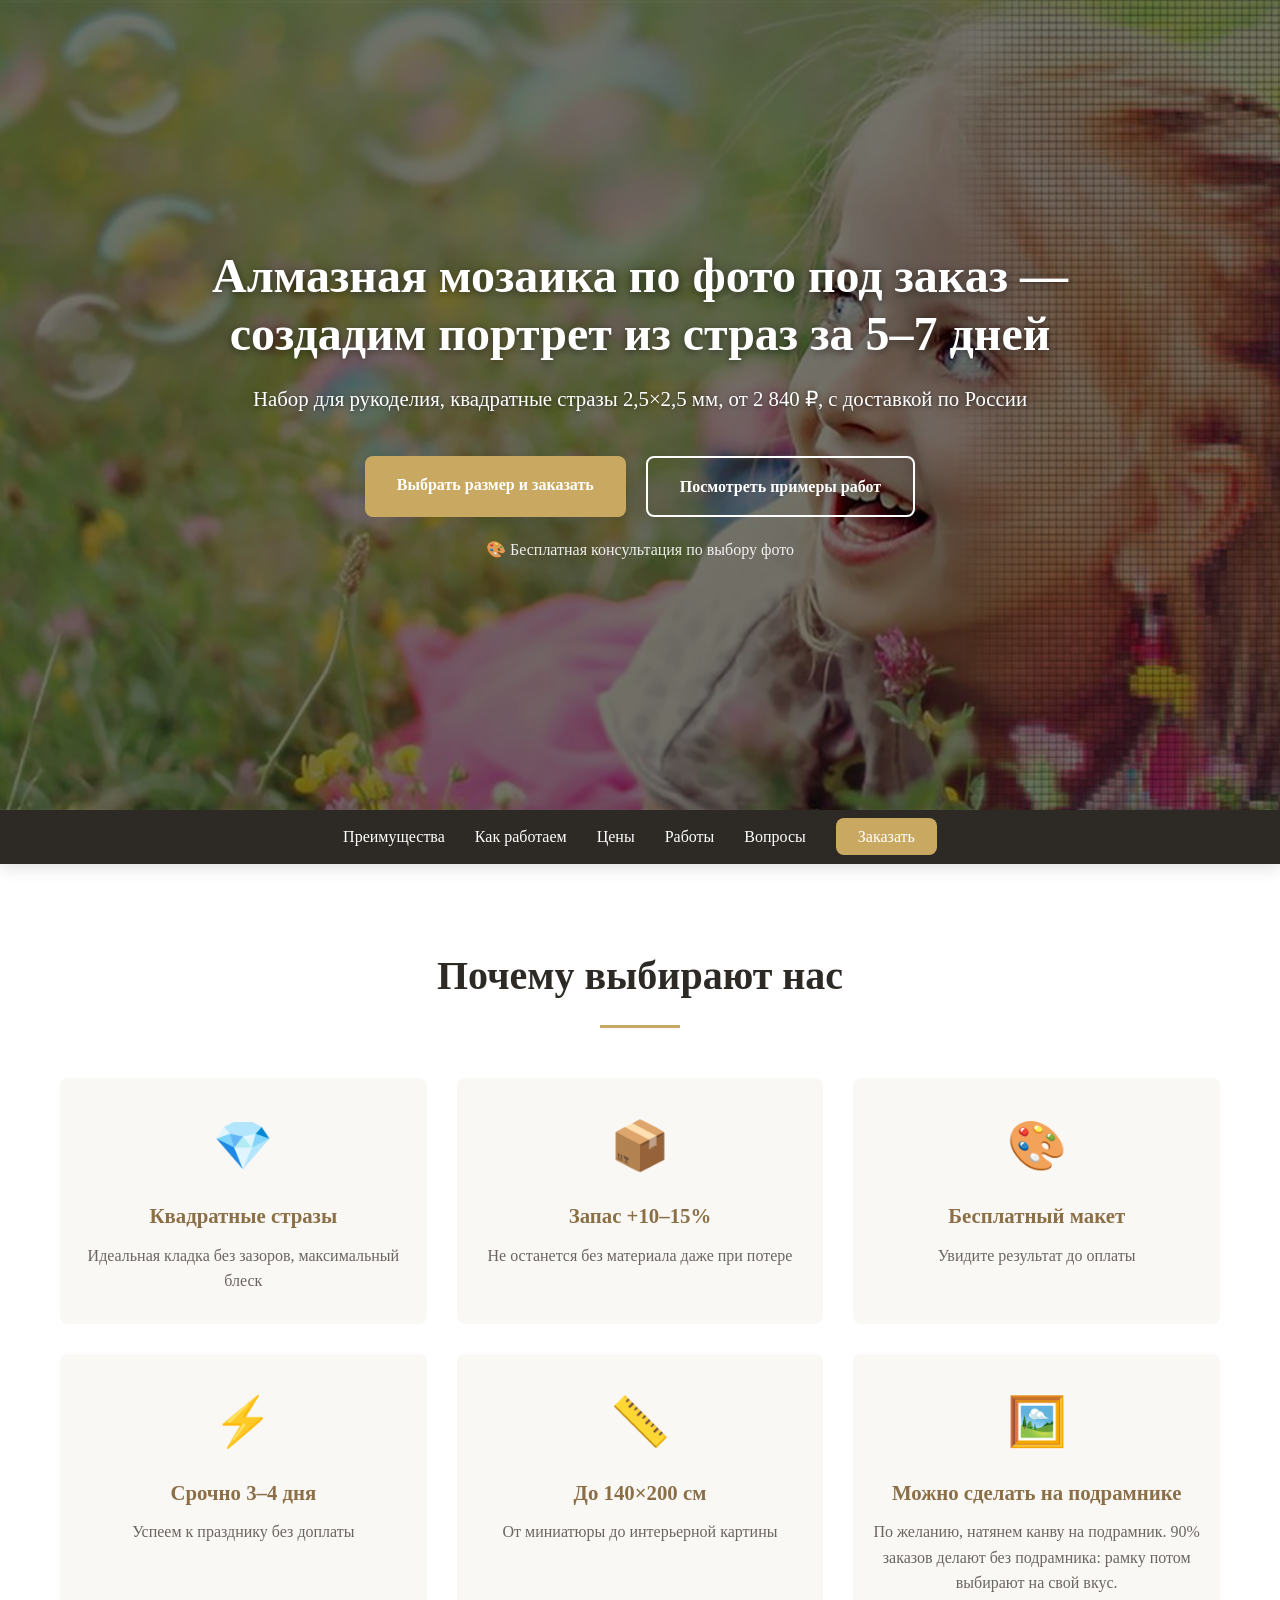
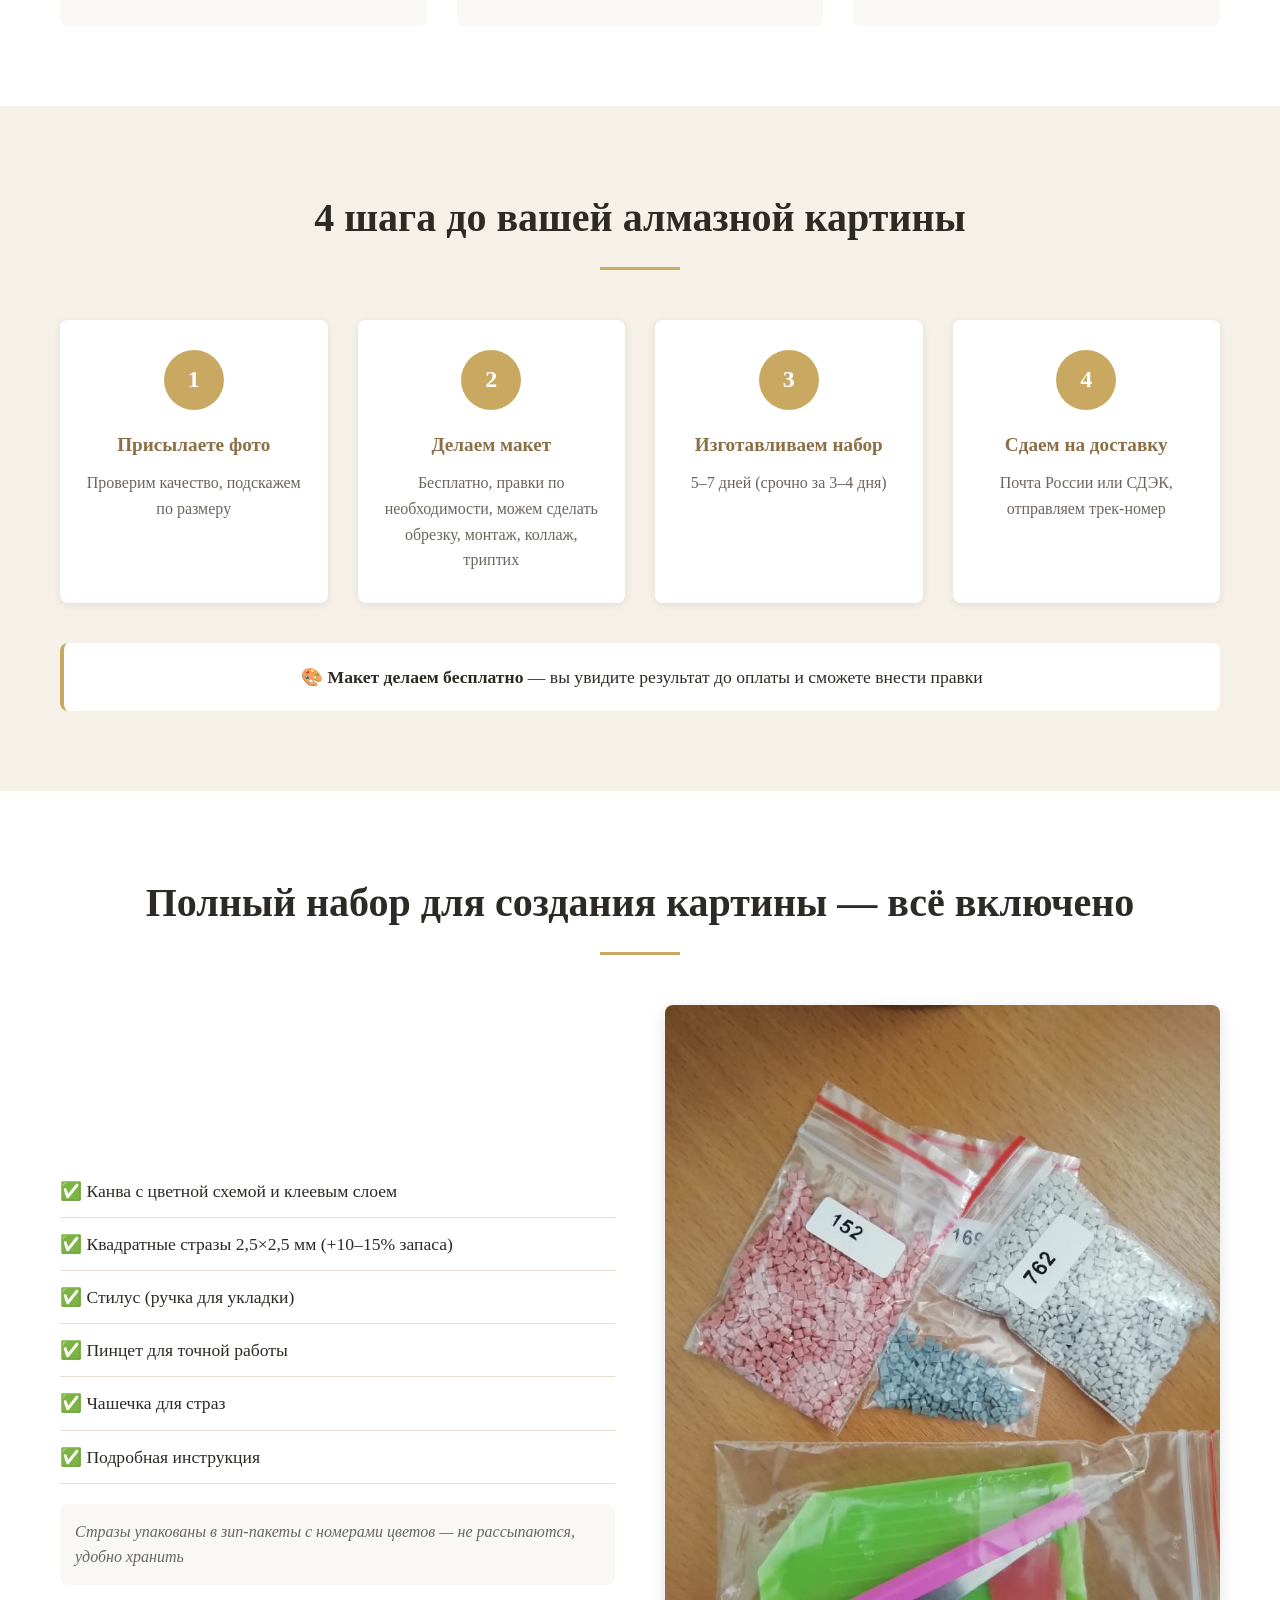
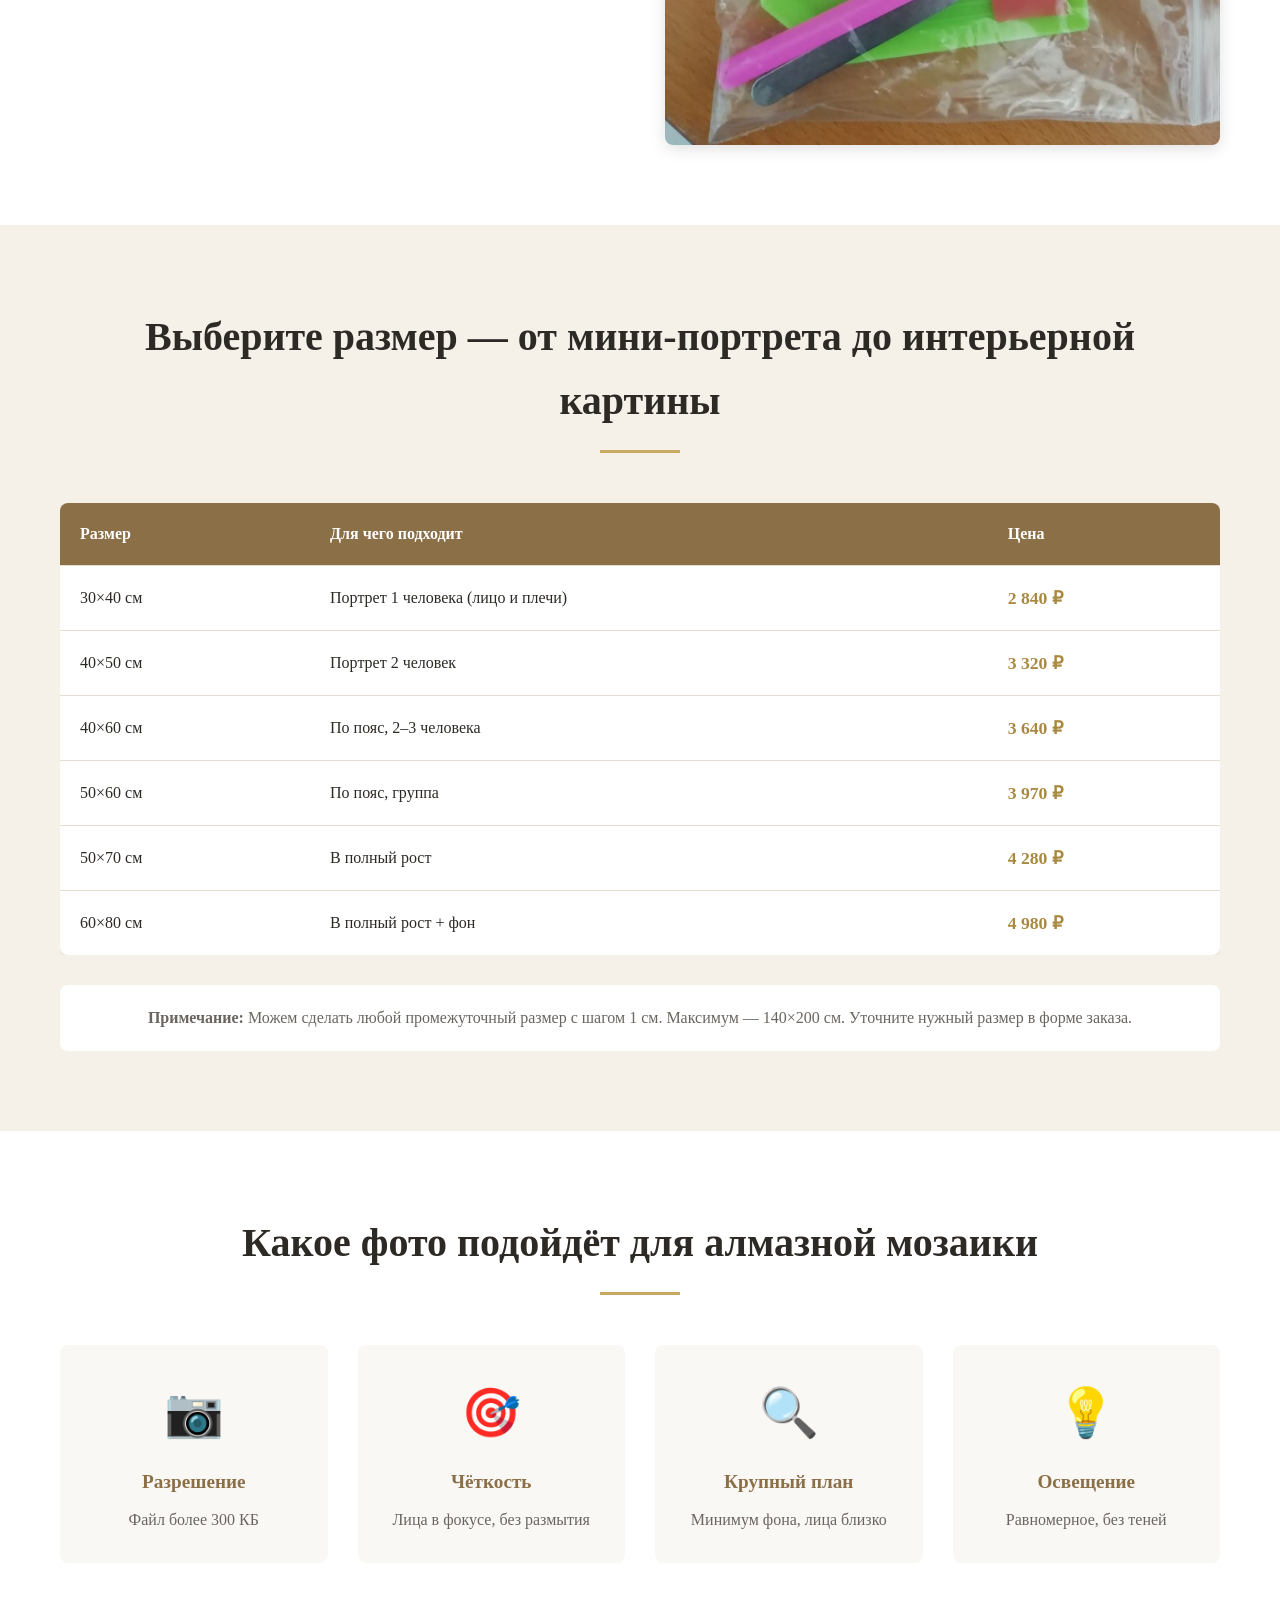
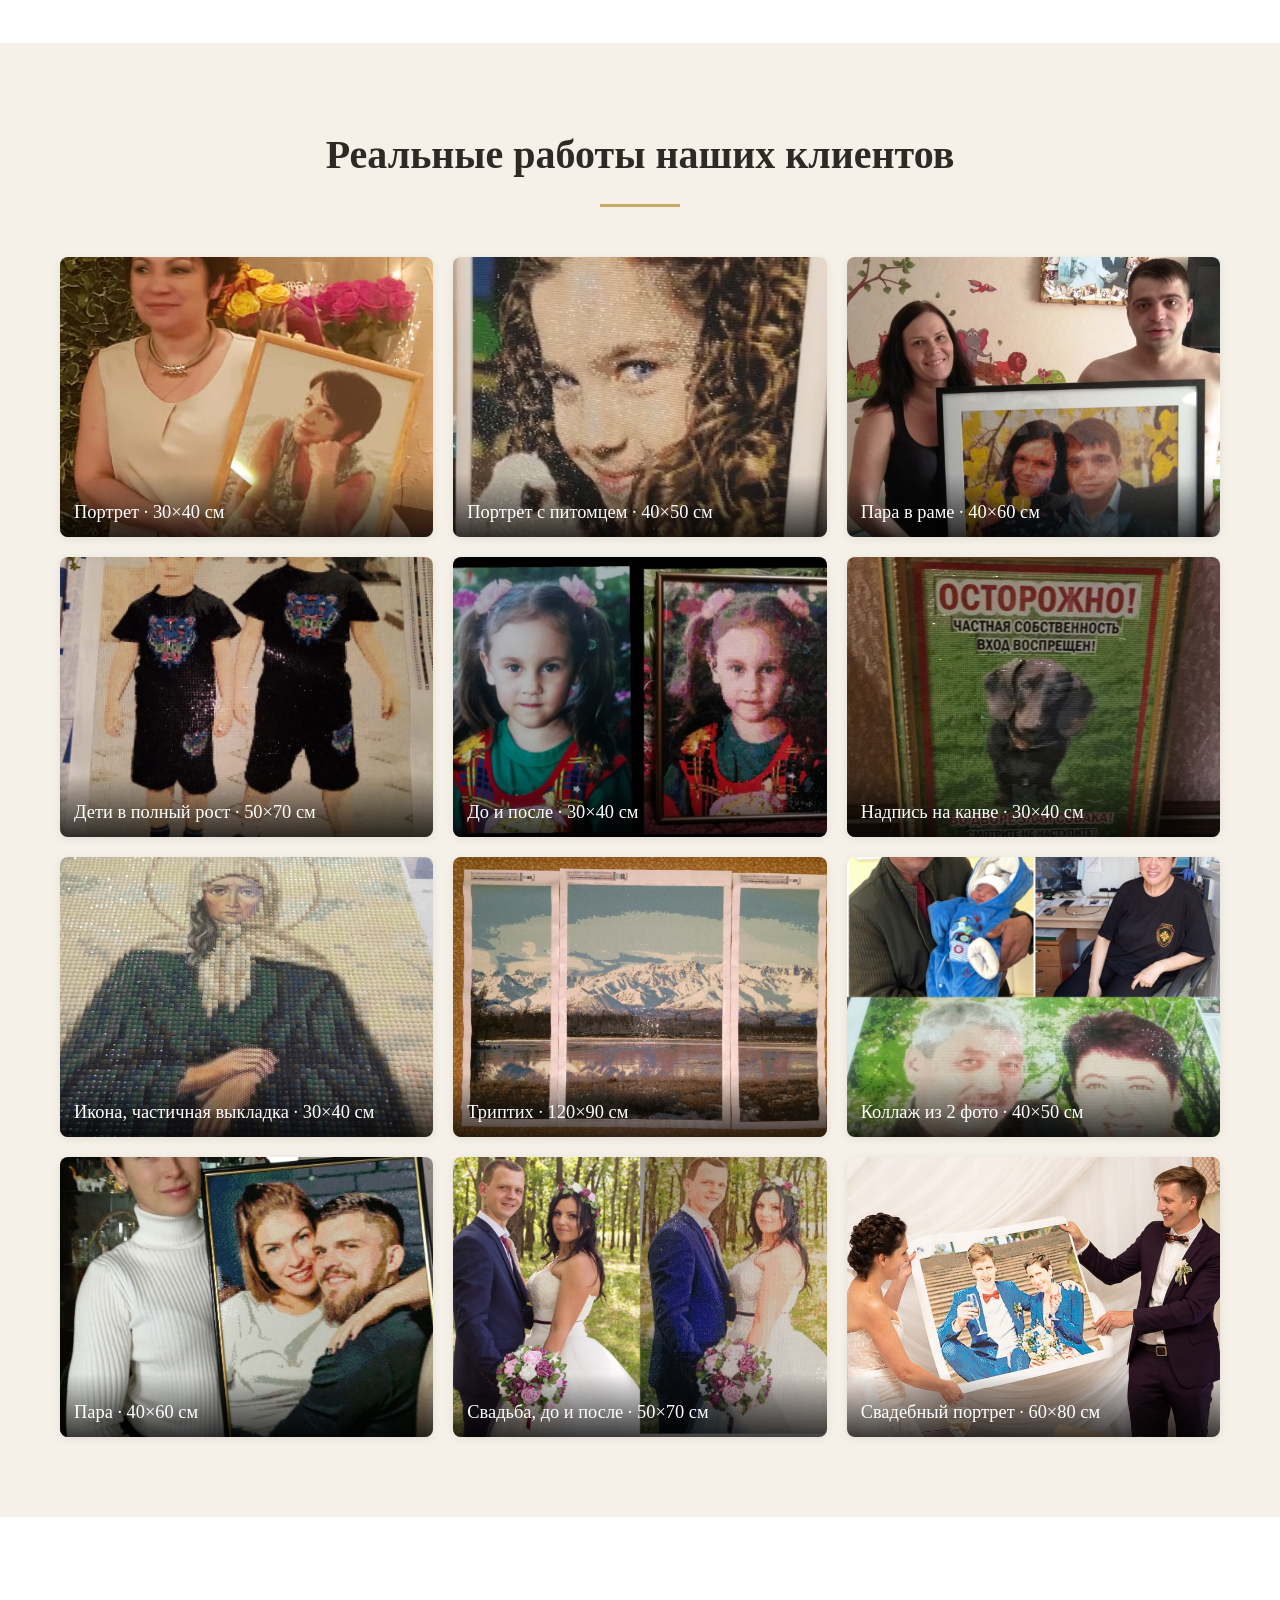
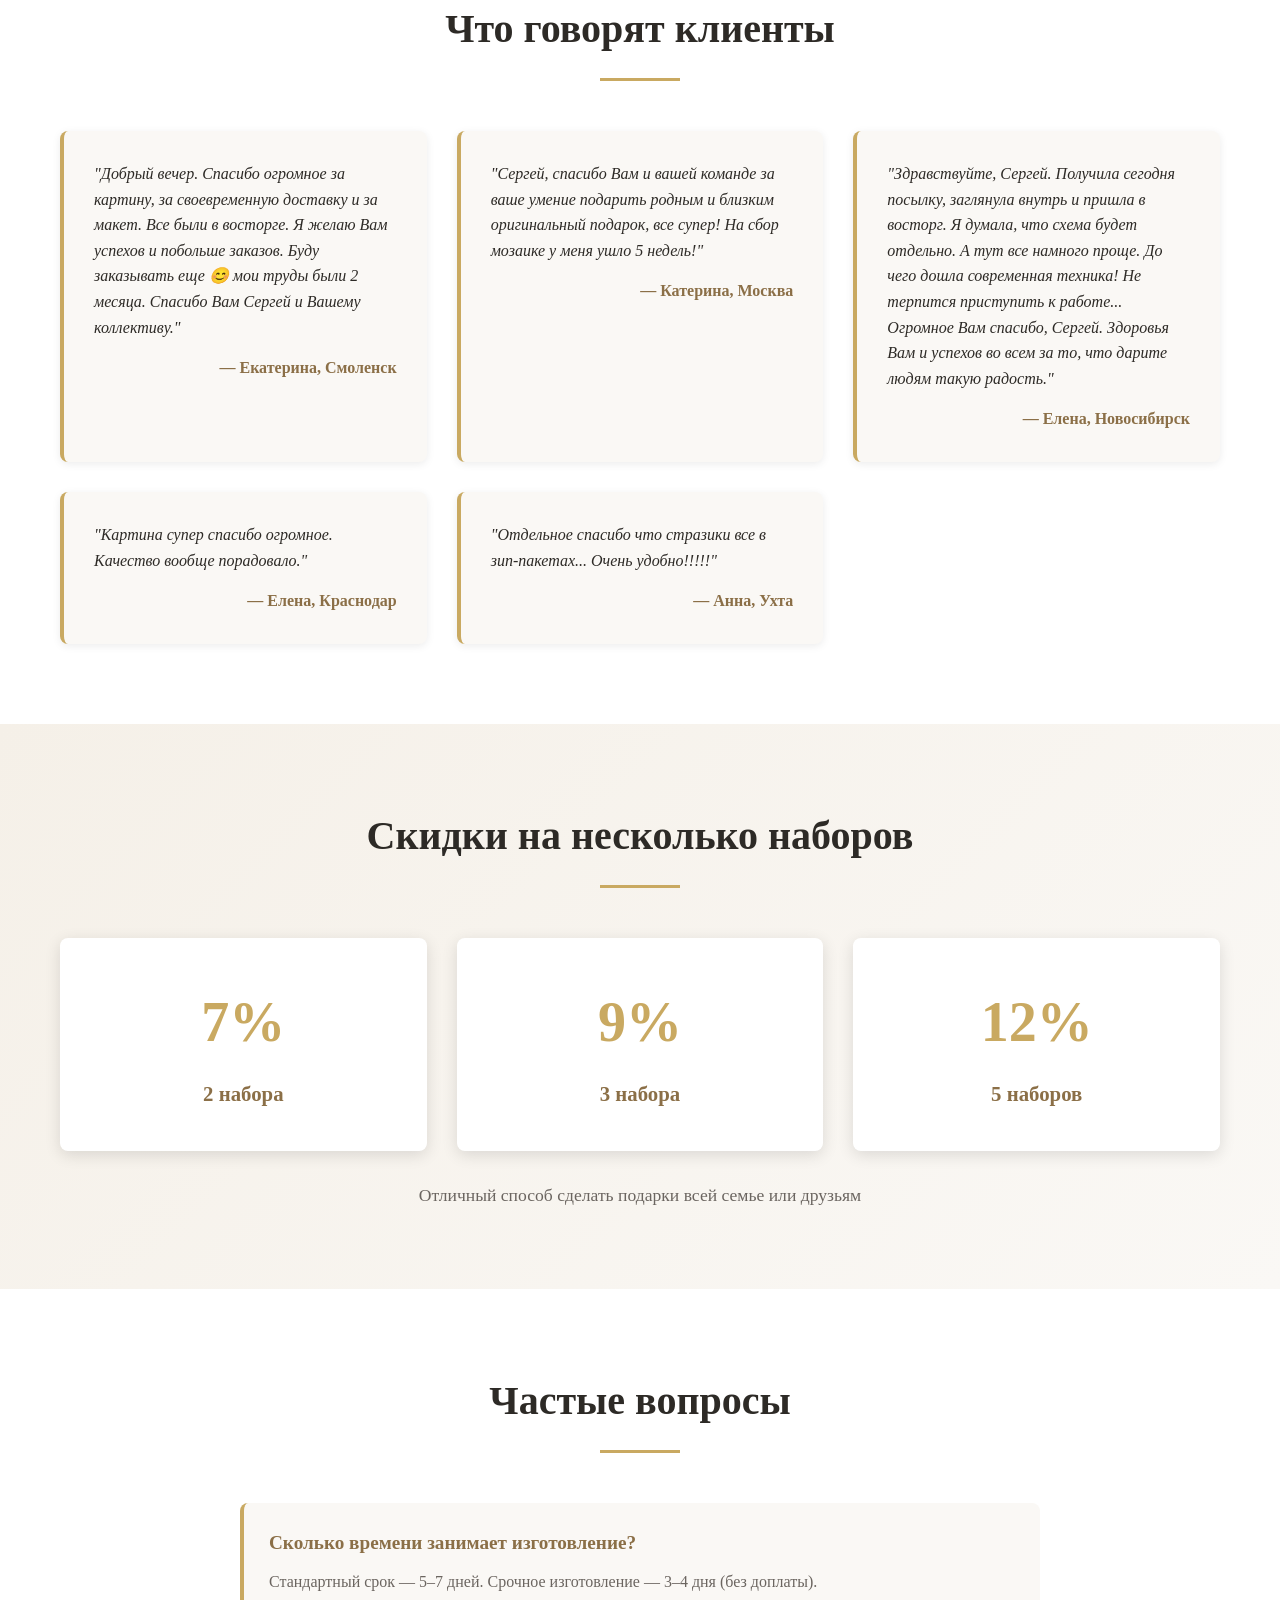
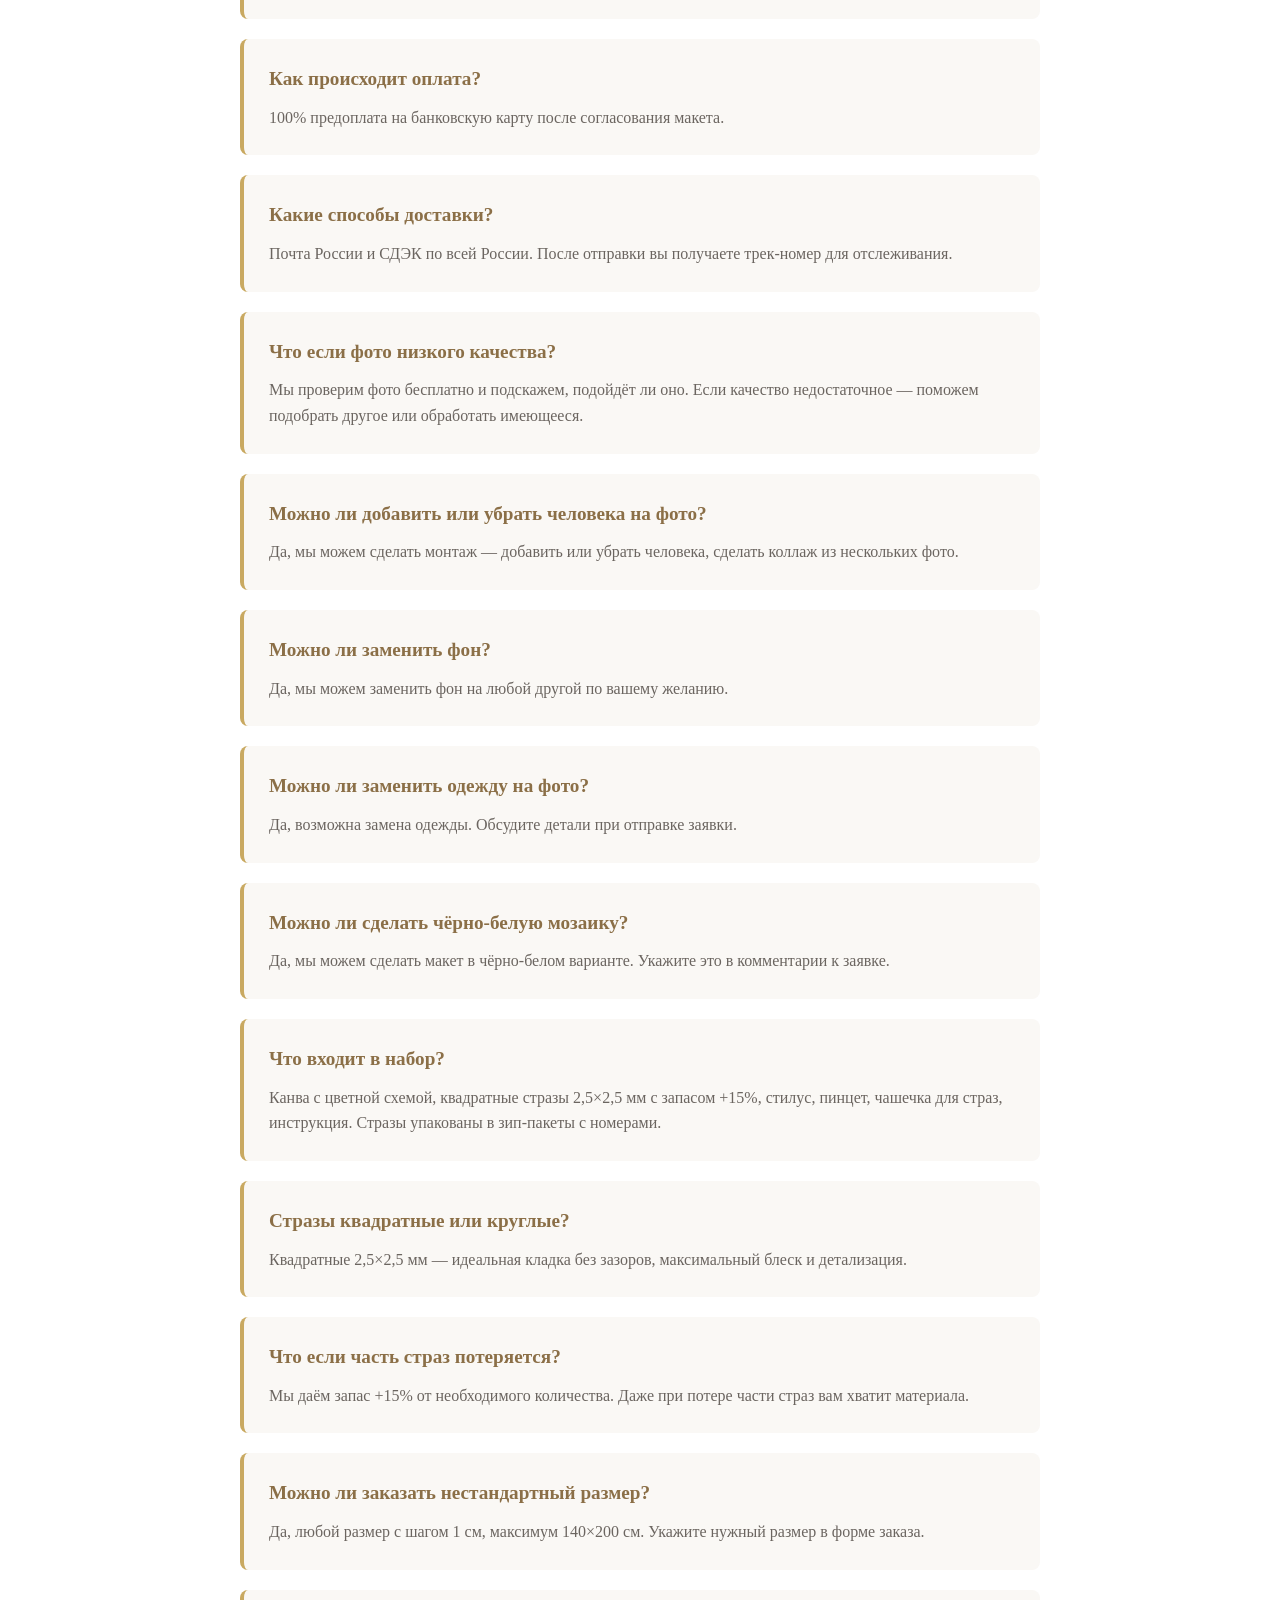
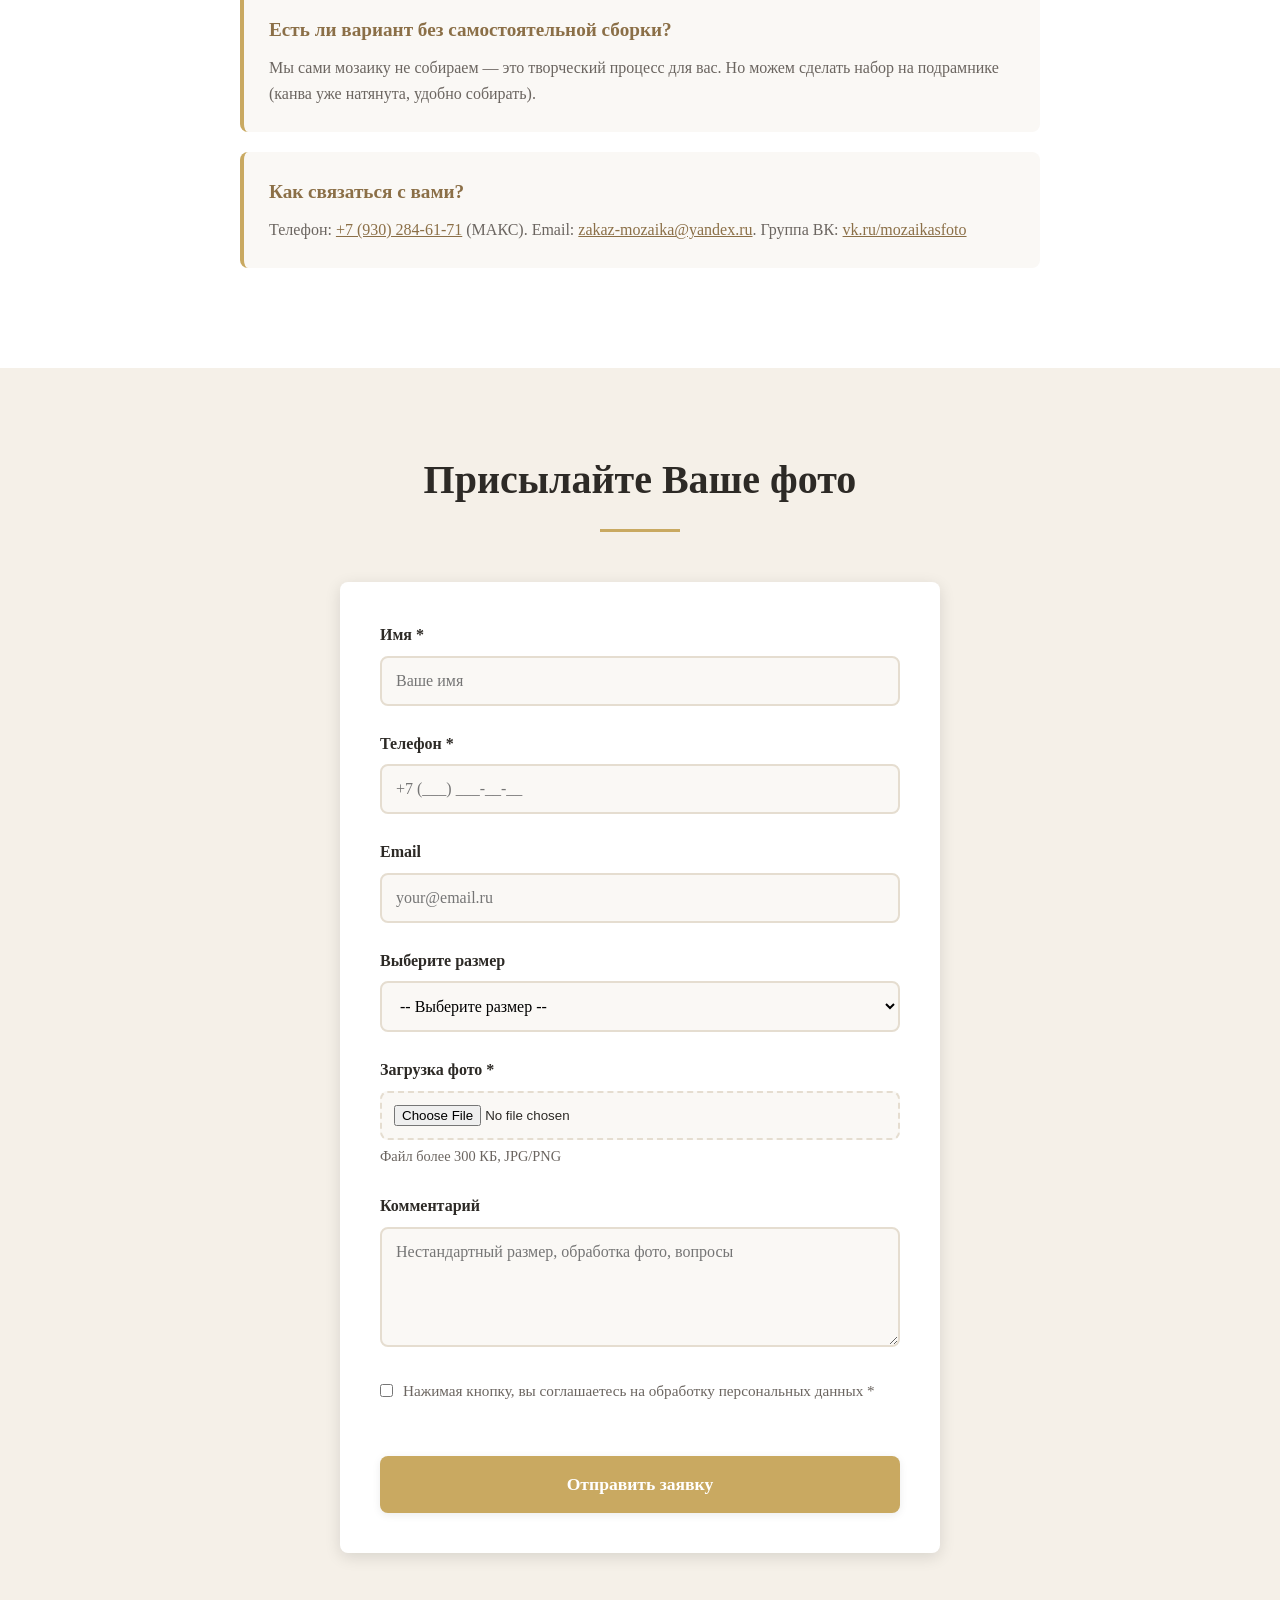
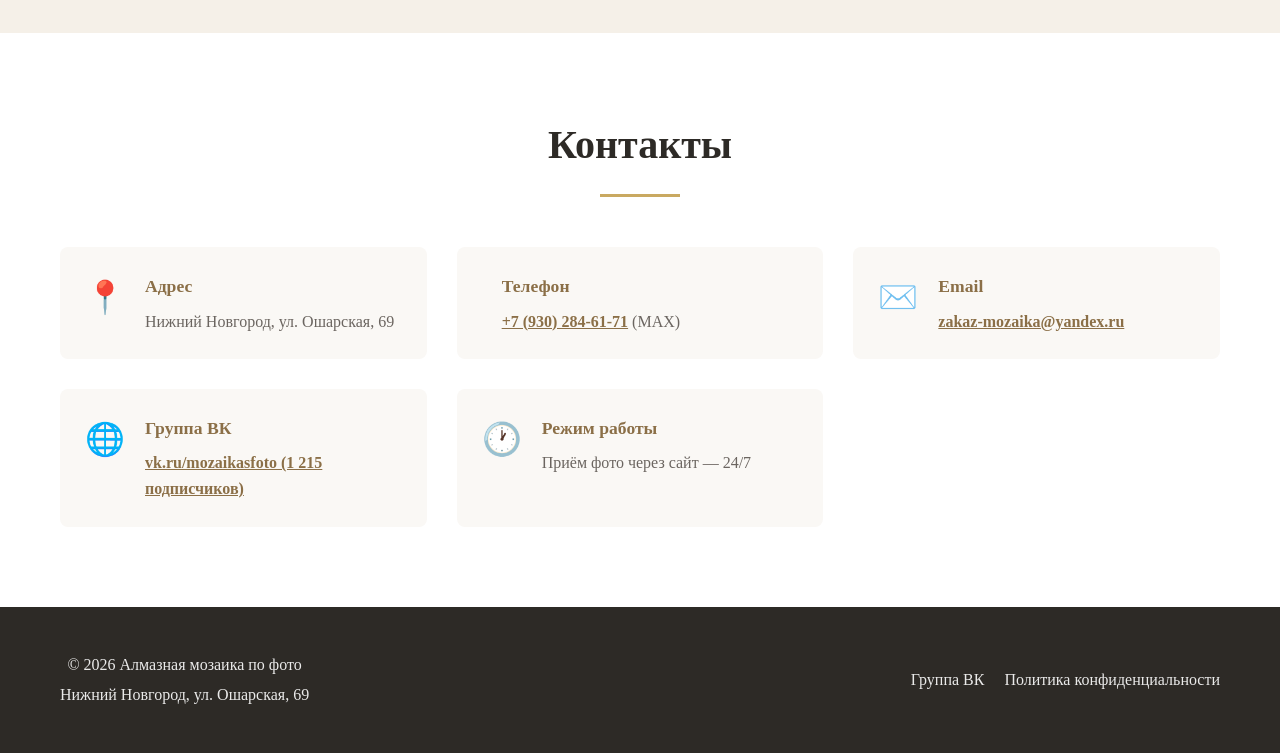
==== index.html @ 55a0e47c "chore: ссылки png->jpg для hero/unpack, img/_orig в .gitignore" ====
<!DOCTYPE html>
<html lang="ru">
<head>
    <meta charset="UTF-8">
    <meta name="viewport" content="width=device-width, initial-scale=1.0">
    
    <!-- SEO Meta Tags -->
    <title>Алмазная мозаика по фото на заказ | Картина из страз за 5–7 дней | От 2 840 ₽</title>
    <meta name="description" content="Изготовление алмазной мозаики по вашей фотографии. Квадратные стразы 2,5×2,5 мм, запас +15%, доставка по России. Скидки до 12%. Срочное изготовление за 3–4 дня.">
    <meta name="keywords" content="алмазная мозаика по фото, алмазная вышивка по фото, картина из страз по фото, алмазная картина по фото, портрет из страз, мозаика из страз по фото, набор для алмазной мозаики, подарок на свадьбу, уникальный подарок, ручная работа">
    
    <!-- Open Graph / Facebook -->
    <meta property="og:type" content="product">
    <meta property="og:url" content="https://am-52.ru/">
    <meta property="og:title" content="Алмазная мозаика по фото — картина из страз за 5–7 дней">
    <meta property="og:description" content="Квадратные стразы 2,5×2,5 мм, запас +15%, доставка по России. От 2 840 ₽">
    <meta property="og:price:amount" content="2840">
    <meta property="og:price:currency" content="RUB">
    
    <!-- Twitter -->
    <meta property="twitter:card" content="summary_large_image">
    <meta property="twitter:url" content="https://am-52.ru/">
    <meta property="twitter:title" content="Алмазная мозаика по фото — картина из страз за 5–7 дней">
    <meta property="twitter:description" content="Квадратные стразы 2,5×2,5 мм, запас +15%, доставка по России. От 2 840 ₽">
    <link rel="canonical" href="https://am-52.ru/">
    <meta property="og:image" content="https://am-52.ru/img/hero-banner.jpg">
    <meta name="twitter:image" content="https://am-52.ru/img/hero-banner.jpg">
    
    <!-- Favicon -->
    <link rel="icon" type="image/png" href="img/logo-diamond.png">
    
    <!-- Styles -->
    <link rel="stylesheet" href="css/style.css?v=20260909">
  
    <!-- Yandex.Metrika counter -->
<script type="text/javascript">
    (function(m,e,t,r,i,k,a){
        m[i]=m[i]||function(){(m[i].a=m[i].a||[]).push(arguments)};
        m[i].l=1*new Date();
        for (var j = 0; j < document.scripts.length; j++) {if (document.scripts[j].src === r) { return; }}
        k=e.createElement(t),a=e.getElementsByTagName(t)[0],k.async=1,k.src=r,a.parentNode.insertBefore(k,a)
    })(window, document,'script','https://mc.yandex.ru/metrika/tag.js?id=112057294', 'ym');

    ym(112057294, 'init', {ssr:true, webvisor:true, clickmap:true, ecommerce:"dataLayer", referrer: document.referrer, url: location.href, accurateTrackBounce:true, trackLinks:true});
</script>
<noscript><div><img src="https://mc.yandex.ru/watch/112057294" style="position:absolute; left:-9999px;" alt="" /></div></noscript>
<!-- /Yandex.Metrika counter -->
<script type="application/ld+json">
{
  "@context": "https://schema.org",
  "@type": ["ProfessionalService", "LocalBusiness"],
  "@id": "https://am-52.ru/#business",
  "name": "Алмазная мозаика по фото — am-52.ru",
  "description": "Изготовление наборов алмазной мозаики по фотографии клиента: портреты, семьи, питомцы, коллажи, триптихи. Бесплатный макет до оплаты, доставка по всей России.",
  "url": "https://am-52.ru/",
  "image": "https://am-52.ru/img/hero-banner.jpg",
  "sameAs": ["https://vk.ru/mozaikasfoto"],
  "telephone": "+7 (930) 284-61-71",
  "email": "zakaz-mozaika@yandex.ru",
  "priceRange": "2840-4980 RUB",
  "address": {
    "@type": "PostalAddress",
    "streetAddress": "ул. Ошарская, 69",
    "addressLocality": "Нижний Новгород",
    "addressCountry": "RU"
  },
  "areaServed": { "@type": "Country", "name": "Россия" },
  "founder": { "@type": "Person", "name": "Сергей Павленко" },
  "hasOfferCatalog": {
    "@type": "OfferCatalog",
    "name": "Размеры алмазной мозаики",
    "itemListElement": [
      { "@type": "Offer", "price": "2840", "priceCurrency": "RUB", "itemOffered": { "@type": "Service", "name": "Мозаика 30×40 см — портрет 1 человека" } },
      { "@type": "Offer", "price": "3320", "priceCurrency": "RUB", "itemOffered": { "@type": "Service", "name": "Мозаика 40×50 см — портрет 2 человек" } },
      { "@type": "Offer", "price": "3640", "priceCurrency": "RUB", "itemOffered": { "@type": "Service", "name": "Мозаика 40×60 см — по пояс, 2–3 человека" } },
      { "@type": "Offer", "price": "3970", "priceCurrency": "RUB", "itemOffered": { "@type": "Service", "name": "Мозаика 50×60 см — по пояс, группа" } },
      { "@type": "Offer", "price": "4280", "priceCurrency": "RUB", "itemOffered": { "@type": "Service", "name": "Мозаика 50×70 см — в полный рост" } },
      { "@type": "Offer", "price": "4980", "priceCurrency": "RUB", "itemOffered": { "@type": "Service", "name": "Мозаика 60×80 см — в полный рост + фон" } }
    ]
  }
}
</script> 
<script type="application/ld+json">
{
  "@context": "https://schema.org",
  "@type": "FAQPage",
  "mainEntity": [
    { "@type": "Question", "name": "Сколько времени занимает изготовление?", "acceptedAnswer": { "@type": "Answer", "text": "Стандартный срок — 5–7 дней. Срочное изготовление — 3–4 дня (без доплаты)." } },
    { "@type": "Question", "name": "Как происходит оплата?", "acceptedAnswer": { "@type": "Answer", "text": "100% предоплата на банковскую карту после согласования макета." } },
    { "@type": "Question", "name": "Какие способы доставки?", "acceptedAnswer": { "@type": "Answer", "text": "Почта России и СДЭК по всей России. После отправки вы получаете трек-номер для отслеживания." } },
    { "@type": "Question", "name": "Что если фото низкого качества?", "acceptedAnswer": { "@type": "Answer", "text": "Мы проверим фото бесплатно и подскажем, подойдёт ли оно. Если качество недостаточное — поможем подобрать другое или обработать имеющееся." } },
    { "@type": "Question", "name": "Можно ли добавить или убрать человека на фото?", "acceptedAnswer": { "@type": "Answer", "text": "Да, мы можем сделать монтаж — добавить или убрать человека, сделать коллаж из нескольких фото." } },
    { "@type": "Question", "name": "Можно ли заменить фон?", "acceptedAnswer": { "@type": "Answer", "text": "Да, мы можем заменить фон на любой другой по вашему желанию." } },
    { "@type": "Question", "name": "Можно ли заменить одежду на фото?", "acceptedAnswer": { "@type": "Answer", "text": "Да, возможна замена одежды. Обсудите детали при отправке заявки." } },
    { "@type": "Question", "name": "Можно ли сделать чёрно-белую мозаику?", "acceptedAnswer": { "@type": "Answer", "text": "Да, мы можем сделать макет в чёрно-белом варианте. Укажите это в комментарии к заявке." } },
    { "@type": "Question", "name": "Что входит в набор?", "acceptedAnswer": { "@type": "Answer", "text": "Канва с цветной схемой, квадратные стразы 2,5×2,5 мм с запасом +15%, стилус, пинцет, чашечка для страз, инструкция. Стразы упакованы в зип-пакеты с номерами." } },
    { "@type": "Question", "name": "Стразы квадратные или круглые?", "acceptedAnswer": { "@type": "Answer", "text": "Квадратные 2,5×2,5 мм — идеальная кладка без зазоров, максимальный блеск и детализация." } },
    { "@type": "Question", "name": "Что если часть страз потеряется?", "acceptedAnswer": { "@type": "Answer", "text": "Мы даём запас +15% от необходимого количества. Даже при потере части страз вам хватит материала." } },
    { "@type": "Question", "name": "Можно ли заказать нестандартный размер?", "acceptedAnswer": { "@type": "Answer", "text": "Да, любой размер с шагом 1 см, максимум 140×200 см. Укажите нужный размер в форме заказа." } },
    { "@type": "Question", "name": "Есть ли вариант без самостоятельной сборки?", "acceptedAnswer": { "@type": "Answer", "text": "Мы сами мозаику не собираем — это творческий процесс для вас. Но можем сделать набор на подрамнике (канва уже натянута, удобно собирать)." } },
    { "@type": "Question", "name": "Как связаться с вами?", "acceptedAnswer": { "@type": "Answer", "text": "Телефон: +7 (930) 284-61-71 (MAX). Email: zakaz-mozaika@yandex.ru. Группа ВК: vk.ru/mozaikasfoto" } }
  ]
}
</script>
<script type="application/ld+json">
{
  "@context": "https://schema.org",
  "@type": "ItemList",
  "itemListElement": [
    { "@type": "Review", "itemReviewed": { "@id": "https://am-52.ru/#business" }, "author": { "@type": "Person", "name": "Екатерина, Смоленск" }, "reviewRating": { "@type": "Rating", "ratingValue": "5", "bestRating": "5" }, "reviewBody": "Спасибо огромное за картину, за своевременную доставку и за макет. Все были в восторге. Буду заказывать еще." },
    { "@type": "Review", "itemReviewed": { "@id": "https://am-52.ru/#business" }, "author": { "@type": "Person", "name": "Катерина, Москва" }, "reviewRating": { "@type": "Rating", "ratingValue": "5", "bestRating": "5" }, "reviewBody": "Спасибо за умение подарить родным и близким оригинальный подарок, все супер!" },
    { "@type": "Review", "itemReviewed": { "@id": "https://am-52.ru/#business" }, "author": { "@type": "Person", "name": "Елена, Новосибирск" }, "reviewRating": { "@type": "Rating", "ratingValue": "5", "bestRating": "5" }, "reviewBody": "Получила посылку и пришла в восторг. Думала, схема будет отдельно, а тут все намного проще. Не терпится приступить к работе." },
    { "@type": "Review", "itemReviewed": { "@id": "https://am-52.ru/#business" }, "author": { "@type": "Person", "name": "Елена, Краснодар" }, "reviewRating": { "@type": "Rating", "ratingValue": "5", "bestRating": "5" }, "reviewBody": "Картина супер, спасибо огромное. Качество вообще порадовало." },
    { "@type": "Review", "itemReviewed": { "@id": "https://am-52.ru/#business" }, "author": { "@type": "Person", "name": "Анна, Ухта" }, "reviewRating": { "@type": "Rating", "ratingValue": "5", "bestRating": "5" }, "reviewBody": "Отдельное спасибо, что стразики все в зип-пакетах. Очень удобно!" }
  ]
}
</script>
</head>
<body>

    <!-- БЛОК 1: HERO (Первый экран) -->
<header class="hero" id="hero">
    <div class="hero-overlay"></div>    
    <div class="hero-content">
        <h1>Алмазная мозаика по фото под заказ — создадим портрет из страз за 5–7 дней</h1>
        <p class="hero-subtitle">Набор для рукоделия, квадратные стразы 2,5×2,5 мм, от 2 840 ₽, с доставкой по России</p>
        <div class="hero-buttons">
            <a href="#order-form" class="btn btn-primary">Выбрать размер и заказать</a>
            <a href="#gallery" class="btn btn-secondary">Посмотреть примеры работ</a>
        </div>
        <p class="hero-note">🎨 Бесплатная консультация по выбору фото</p>
    </div>
</header>

<!-- НАВИГАЦИЯ: центрированная полоса между Hero и УТП -->
<nav class="main-nav">
    <ul class="nav-menu">
        <li><a href="#usp">Преимущества</a></li>
        <li><a href="#how-it-works">Как работаем</a></li>
        <li><a href="#sizes-prices">Цены</a></li>
        <li><a href="#gallery">Работы</a></li>
        <li><a href="#faq">Вопросы</a></li>
        <li><a href="#order-form" class="nav-cta">Заказать</a></li>
    </ul>
    <button class="burger-menu" aria-label="Меню">
        <span></span>
        <span></span>
        <span></span>
    </button>
</nav>

<!-- БЛОК 2: УТП (Иконки преимуществ) -->
<section class="usp" id="usp">
    <div class="container">
        <h2 class="section-title">Почему выбирают нас</h2>
        <div class="usp-grid">
            <div class="usp-item">
                <div class="usp-icon">💎</div>
                <h3>Квадратные стразы</h3>
                <p>Идеальная кладка без зазоров, максимальный блеск</p>
            </div>
            <div class="usp-item">
                <div class="usp-icon">📦</div>
                <h3>Запас +10–15%</h3>
                <p>Не останется без материала даже при потере</p>
            </div>
            <div class="usp-item">
                <div class="usp-icon">🎨</div>
                <h3>Бесплатный макет</h3>
                <p>Увидите результат до оплаты</p>
            </div>
            <div class="usp-item">
                <div class="usp-icon">⚡</div>
                <h3>Срочно 3–4 дня</h3>
                <p>Успеем к празднику без доплаты</p>
            </div>
            <div class="usp-item">
                <div class="usp-icon">📏</div>
                <h3>До 140×200 см</h3>
                <p>От миниатюры до интерьерной картины</p>
            </div>
            <div class="usp-item">
                <div class="usp-icon">🖼️</div>
                <h3>Можно сделать на подрамнике</h3>
                <p>По желанию, натянем канву на подрамник. 90% заказов делают без подрамника: рамку потом выбирают на свой вкус. </p>
            </div>
        </div>
    </div>
</section>

    <!-- БЛОК 3: КАК ЭТО РАБОТАЕТ -->
    <section class="how-it-works" id="how-it-works">
        <div class="container">
            <h2 class="section-title">4 шага до вашей алмазной картины</h2>
            <div class="steps-grid">
                <div class="step">
                    <div class="step-number">1</div>
                    <h3>Присылаете фото</h3>
                    <p>Проверим качество, подскажем по размеру</p>
                </div>
                <div class="step">
                    <div class="step-number">2</div>
                    <h3>Делаем макет</h3>
                    <p>Бесплатно, правки по необходимости, можем сделать обрезку, монтаж, коллаж, триптих</p>
                </div>
                <div class="step">
                    <div class="step-number">3</div>
                    <h3>Изготавливаем набор</h3>
                    <p>5–7 дней (срочно за 3–4 дня)</p>
                </div>
                <div class="step">
                    <div class="step-number">4</div>
                    <h3>Сдаем на доставку</h3>
                    <p>Почта России или СДЭК, отправляем трек-номер</p>
                </div>
            </div>
            <div class="trust-note">
                <strong>🎨 Макет делаем бесплатно</strong> — вы увидите результат до оплаты и сможете внести правки
            </div>
        </div>
    </section>

    <!-- БЛОК 4: ЧТО ВХОДИТ В НАБОР -->
    <section class="whats-included" id="whats-included">
        <div class="container">
            <h2 class="section-title">Полный набор для создания картины — всё включено</h2>
            <div class="included-content">
                <div class="included-list">
                    <ul>
                        <li>✅ Канва с цветной схемой и клеевым слоем</li>
                        <li>✅ Квадратные стразы 2,5×2,5 мм (+10–15% запаса)</li>
                        <li>✅ Стилус (ручка для укладки)</li>
                        <li>✅ Пинцет для точной работы</li>
                        <li>✅ Чашечка для страз</li>
                        <li>✅ Подробная инструкция</li>
                    </ul>
                    <p class="included-note">Стразы упакованы в зип-пакеты с номерами цветов — не рассыпаются, удобно хранить</p>
                </div>
                <div class="included-image">
                    <img src="img/unpack.jpg" alt="Распаковка набора алмазной мозаики">
                </div>
            </div>
        </div>
    </section>

    <!-- БЛОК 5: РАЗМЕРЫ И ЦЕНЫ -->
    <section class="sizes-prices" id="sizes-prices">
        <div class="container">
            <h2 class="section-title">Выберите размер — от мини-портрета до интерьерной картины</h2>
            <div class="prices-table">
                <table>
                    <thead>
                        <tr>
                            <th>Размер</th>
                            <th>Для чего подходит</th>
                            <th>Цена</th>
                        </tr>
                    </thead>
                    <tbody>
                        <tr>
                            <td>30×40 см</td>
                            <td>Портрет 1 человека (лицо и плечи)</td>
                            <td>2 840 ₽</td>
                        </tr>
                        <tr>
                            <td>40×50 см</td>
                            <td>Портрет 2 человек</td>
                            <td>3 320 ₽</td>
                        </tr>
                        <tr>
                            <td>40×60 см</td>
                            <td>По пояс, 2–3 человека</td>
                            <td>3 640 ₽</td>
                        </tr>
                        <tr>
                            <td>50×60 см</td>
                            <td>По пояс, группа</td>
                            <td>3 970 ₽</td>
                        </tr>
                        <tr>
                            <td>50×70 см</td>
                            <td>В полный рост</td>
                            <td>4 280 ₽</td>
                        </tr>
                        <tr>
                            <td>60×80 см</td>
                            <td>В полный рост + фон</td>
                            <td>4 980 ₽</td>
                        </tr>
                    </tbody>
                </table>
            </div>
            <p class="prices-note"><strong>Примечание:</strong> Можем сделать любой промежуточный размер с шагом 1 см. Максимум — 140×200 см. Уточните нужный размер в форме заказа.</p>
        </div>
    </section>

    <!-- БЛОК 6: ТРЕБОВАНИЯ К ФОТО -->
    <section class="photo-requirements" id="photo-requirements">
        <div class="container">
            <h2 class="section-title">Какое фото подойдёт для алмазной мозаики</h2>
            <div class="requirements-grid">
                <div class="requirement">
                    <div class="requirement-icon">📷</div>
                    <h3>Разрешение</h3>
                    <p>Файл более 300 КБ</p>
                </div>
                <div class="requirement">
                    <div class="requirement-icon">🎯</div>
                    <h3>Чёткость</h3>
                    <p>Лица в фокусе, без размытия</p>
                </div>
                <div class="requirement">
                    <div class="requirement-icon">🔍</div>
                    <h3>Крупный план</h3>
                    <p>Минимум фона, лица близко</p>
                </div>
                <div class="requirement">
                    <div class="requirement-icon">💡</div>
                    <h3>Освещение</h3>
                    <p>Равномерное, без теней</p>
                </div>
            </div>
        </div>
    </section>

<!-- БЛОК 7: ГАЛЕРЕЯ РАБОТ -->
<section class="gallery" id="gallery">
    <div class="container">
        <h2 class="section-title">Реальные работы наших клиентов</h2>
        <div class="gallery-grid">
            <div class="gallery-item">
                <img src="img/gallery-01-portret-30x40.jpg" alt="Портрет 30×40 см" loading="lazy">
                <div class="gallery-caption">Портрет · 30×40 см</div>
            </div>
            <div class="gallery-item">
                <img src="img/gallery-02-portret-s-sobakoy-40x50.jpg" alt="Портрет с собакой 40×50 см" loading="lazy">
                <div class="gallery-caption">Портрет с питомцем · 40×50 см</div>
            </div>
            <div class="gallery-item">
                <img src="img/gallery-03-para-40x60-v-rame.jpg" alt="Пара 40×60 см в раме" loading="lazy">
                <div class="gallery-caption">Пара в раме · 40×60 см</div>
            </div>
            <div class="gallery-item">
                <img src="img/gallery-04-para-deti-50x70.jpg" alt="Дети 50×70 см" loading="lazy">
                <div class="gallery-caption">Дети в полный рост · 50×70 см</div>
            </div>
            <div class="gallery-item">
                <img src="img/gallery-05-rebenok-30x40-do-posle.jpg" alt="Ребёнок до и после 30×40 см" loading="lazy">
                <div class="gallery-caption">До и после · 30×40 см</div>
            </div>
            <div class="gallery-item">
                <img src="img/gallery-06-chastichnaya-s-tekstom-sobaka-30x40.jpg" alt="С текстом на канве 30×40 см" loading="lazy">
                <div class="gallery-caption">Надпись на канве · 30×40 см</div>
            </div>
            <div class="gallery-item">
                <img src="img/gallery-07-ikona-chastichnaya-vyklada-30x40.jpg" alt="Икона 30×40 см" loading="lazy">
                <div class="gallery-caption">Икона, частичная выкладка · 30×40 см</div>
            </div>
            <div class="gallery-item">
                <img src="img/gallery-09-triptikh-gory-panorama.jpg" alt="Триптих горы" loading="lazy">
                <div class="gallery-caption">Триптих · 120×90 см</div>
            </div>
            <div class="gallery-item">
                <img src="img/gallery-11-kollazh-para-40x50.jpg" alt="Коллаж из 2 фото 40×50 см" loading="lazy">
                <div class="gallery-caption">Коллаж из 2 фото · 40×50 см</div>
            </div>
            <div class="gallery-item">
                <img src="img/gallery-12-devushka-s-mozaikoy-para-40x60.jpg" alt="Клиент с мозаикой 40×60 см" loading="lazy">
                <div class="gallery-caption">Пара · 40×60 см</div>
            </div>
            <div class="gallery-item">
                <img src="img/gallery-14-svadba-do-posle-50x70.jpg" alt="Свадьба до и после 50×70 см" loading="lazy">
                <div class="gallery-caption">Свадьба, до и после · 50×70 см</div>
            </div>
            <div class="gallery-item">
                <img src="img/gallery-15-svadba-emociya-60x80.jpg" alt="Свадьба 60×80 см" loading="lazy">
                <div class="gallery-caption">Свадебный портрет · 60×80 см</div>
            </div>
        </div>
    </div>
</section>

    <!-- БЛОК 8: ОТЗЫВЫ -->
<section class="reviews" id="reviews">
    <div class="container">
        <h2 class="section-title">Что говорят клиенты</h2>
        <div class="reviews-grid">
            <div class="review">
                <div class="review-text">
                    <p>"Добрый вечер. Спасибо огромное за картину, за своевременную доставку и за макет. Все были в восторге. Я желаю Вам успехов и побольше заказов. Буду заказывать еще 😊 мои труды были 2 месяца. Спасибо Вам Сергей и Вашему коллективу."</p>
                </div>
                <div class="review-author">— Екатерина, Смоленск</div>
            </div>
            <div class="review">
                <div class="review-text">
                    <p>"Сергей, спасибо Вам и вашей команде за ваше умение подарить родным и близким оригинальный подарок, все супер! На сбор мозаике у меня ушло 5 недель!"</p>
                </div>
                <div class="review-author">— Катерина, Москва</div>
            </div>
            <div class="review">
                <div class="review-text">
                    <p>"Здравствуйте, Сергей. Получила сегодня посылку, заглянула внутрь и пришла в восторг. Я думала, что схема будет отдельно. А тут все намного проще. До чего дошла современная техника! Не терпится приступить к работе... Огромное Вам спасибо, Сергей. Здоровья Вам и успехов во всем за то, что дарите людям такую радость."</p>
                </div>
                <div class="review-author">— Елена, Новосибирск</div>
            </div>
            <div class="review">
                <div class="review-text">
                    <p>"Картина супер спасибо огромное. Качество вообще порадовало."</p>
                </div>
                <div class="review-author">— Елена, Краснодар</div>
            </div>
            <div class="review">
                <div class="review-text">
                    <p>"Отдельное спасибо что стразики все в зип-пакетах... Очень удобно!!!!!"</p>
                </div>
                <div class="review-author">— Анна, Ухта</div>
            </div>
        </div>
    </div>
</section>

    <!-- БЛОК 9: СКИДКИ -->
    <section class="discounts" id="discounts">
        <div class="container">
            <h2 class="section-title">Скидки на несколько наборов</h2>
            <div class="discounts-grid">
                <div class="discount-item">
                    <div class="discount-percent">7%</div>
                    <h3>2 набора</h3>
                </div>
                <div class="discount-item">
                    <div class="discount-percent">9%</div>
                    <h3>3 набора</h3>
                </div>
                <div class="discount-item">
                    <div class="discount-percent">12%</div>
                    <h3>5 наборов</h3>
                </div>
            </div>
            <p class="discounts-note">Отличный способ сделать подарки всей семье или друзьям</p>
        </div>
    </section>

    <!-- БЛОК 10: FAQ -->
    <section class="faq" id="faq">
        <div class="container">
            <h2 class="section-title">Частые вопросы</h2>
            <div class="faq-list">
                <div class="faq-item">
                    <h3>Сколько времени занимает изготовление?</h3>
                    <p>Стандартный срок — 5–7 дней. Срочное изготовление — 3–4 дня (без доплаты).</p>
                </div>
                <div class="faq-item">
                    <h3>Как происходит оплата?</h3>
                    <p>100% предоплата на банковскую карту после согласования макета.</p>
                </div>
                <div class="faq-item">
                    <h3>Какие способы доставки?</h3>
                    <p>Почта России и СДЭК по всей России. После отправки вы получаете трек-номер для отслеживания.</p>
                </div>
                <div class="faq-item">
                    <h3>Что если фото низкого качества?</h3>
                    <p>Мы проверим фото бесплатно и подскажем, подойдёт ли оно. Если качество недостаточное — поможем подобрать другое или обработать имеющееся.</p>
                </div>
                <div class="faq-item">
                    <h3>Можно ли добавить или убрать человека на фото?</h3>
                    <p>Да, мы можем сделать монтаж — добавить или убрать человека, сделать коллаж из нескольких фото.</p>
                </div>
                <div class="faq-item">
                    <h3>Можно ли заменить фон?</h3>
                    <p>Да, мы можем заменить фон на любой другой по вашему желанию.</p>
                </div>
                <div class="faq-item">
                    <h3>Можно ли заменить одежду на фото?</h3>
                    <p>Да, возможна замена одежды. Обсудите детали при отправке заявки.</p>
                </div>
                <div class="faq-item">
                    <h3>Можно ли сделать чёрно-белую мозаику?</h3>
                    <p>Да, мы можем сделать макет в чёрно-белом варианте. Укажите это в комментарии к заявке.</p>
                </div>
                <div class="faq-item">
                    <h3>Что входит в набор?</h3>
                    <p>Канва с цветной схемой, квадратные стразы 2,5×2,5 мм с запасом +15%, стилус, пинцет, чашечка для страз, инструкция. Стразы упакованы в зип-пакеты с номерами.</p>
                </div>
                <div class="faq-item">
                    <h3>Стразы квадратные или круглые?</h3>
                    <p>Квадратные 2,5×2,5 мм — идеальная кладка без зазоров, максимальный блеск и детализация.</p>
                </div>
                <div class="faq-item">
                    <h3>Что если часть страз потеряется?</h3>
                    <p>Мы даём запас +15% от необходимого количества. Даже при потере части страз вам хватит материала.</p>
                </div>
                <div class="faq-item">
                    <h3>Можно ли заказать нестандартный размер?</h3>
                    <p>Да, любой размер с шагом 1 см, максимум 140×200 см. Укажите нужный размер в форме заказа.</p>
                </div>
                <div class="faq-item">
                    <h3>Есть ли вариант без самостоятельной сборки?</h3>
                    <p>Мы сами мозаику не собираем — это творческий процесс для вас. Но можем сделать набор на подрамнике (канва уже натянута, удобно собирать).</p>
                </div>
                <div class="faq-item">
                    <h3>Как связаться с вами?</h3>
                    <p>Телефон: <a href="tel:+79302846171">+7 (930) 284-61-71</a> (МАКС). Email: <a href="mailto:zakaz-mozaika@yandex.ru">zakaz-mozaika@yandex.ru</a>. Группа ВК: <a href="https://vk.ru/mozaikasfoto" target="_blank" rel="noopener noreferrer">vk.ru/mozaikasfoto</a></p>
                </div>
            </div>
        </div>
    </section>

    <!-- БЛОК 11: ФОРМА ЗАКАЗА (ПЕРВАЯ) -->
    <section class="order-form" id="order-form">
        <div class="container">
            <h2 class="section-title">Присылайте Ваше фото</h2>
            <form class="form" id="orderForm1" action="php/send.php" method="POST" enctype="multipart/form-data">
                <div class="form-group">
                    <label for="name1">Имя *</label>
                    <input type="text" id="name1" name="name" required placeholder="Ваше имя">
                </div>
                <div class="form-group">
                    <label for="phone1">Телефон *</label>
                    <input type="tel" id="phone1" name="phone" data-ym-hide-content="true" required placeholder="+7 (___) ___-__-__">
                </div>
                <div class="form-group">
                    <label for="email1">Email</label>
                    <input type="email" id="email1" name="email" data-ym-hide-content="true" placeholder="your@email.ru">
                </div>
                <div class="form-group">
                    <label for="size1">Выберите размер</label>
                    <select id="size1" name="size" required>
                        <option value="">-- Выберите размер --</option>
                        <option value="30×40 см — 2 840 ₽">30×40 см — 2 840 ₽</option>
                        <option value="40×50 см — 3 320 ₽">40×50 см — 3 320 ₽</option>
                        <option value="40×60 см — 3 640 ₽">40×60 см — 3 640 ₽</option>
                        <option value="50×60 см — 3 970 ₽">50×60 см — 3 970 ₽</option>
                        <option value="50×70 см — 4 280 ₽">50×70 см — 4 280 ₽</option>
                        <option value="60×80 см — 4 980 ₽">60×80 см — 4 980 ₽</option>
                        <option value="Другой размер (укажите в комментарии)">Другой размер (укажите в комментарии)</option>
                    </select>
                </div>
                <div class="form-group">
                    <label for="photo1">Загрузка фото *</label>
                    <input type="file" id="photo1" name="photo" accept="image/*" required>
                    <small>Файл более 300 КБ, JPG/PNG</small>
                </div>
                <div class="form-group">
                    <label for="comment1">Комментарий</label>
                    <textarea id="comment1" name="comment" data-ym-hide-content="true" placeholder="Нестандартный размер, обработка фото, вопросы"></textarea>
                </div>
                <div class="form-group checkbox">
                    <input type="checkbox" id="consent1" name="consent" required>
                    <label for="consent1">Нажимая кнопку, вы соглашаетесь на обработку персональных данных *</label>
                </div>
                <!-- Honeypot: человек не видит, бот заполняет. Не менять name="website" -->
                <div style="position:absolute;left:-9999px;top:-9999px;" aria-hidden="true">
                    <label for="website">Не заполняйте это поле</label>
                    <input type="text" id="website" name="website" tabindex="-1" autocomplete="off">
                </div>
                <button type="submit" class="btn btn-primary btn-submit">Отправить заявку</button>
                <div class="form-message"></div>
            </form>
        </div>
    </section>

    <!-- БЛОК 12: КОНТАКТЫ -->
    <section class="contacts" id="contacts">
        <div class="container">
            <h2 class="section-title">Контакты</h2>
            <div class="contacts-grid">
                <div class="contact-item">
                    <div class="contact-icon">📍</div>
                    <div>
                        <h3>Адрес</h3>
                        <p>Нижний Новгород, ул. Ошарская, 69</p>
                    </div>
                </div>
                <div class="contact-item">
                    <div class="contact-icon"></div>
                    <div>
                        <h3>Телефон</h3>
                        <p><a href="tel:+79302846171">+7 (930) 284-61-71</a> (MAX)</p>
                    </div>
                </div>
                <div class="contact-item">
                    <div class="contact-icon">✉️</div>
                    <div>
                        <h3>Email</h3>
                        <p><a href="mailto:zakaz-mozaika@yandex.ru">zakaz-mozaika@yandex.ru</a></p>
                    </div>
                </div>
                <div class="contact-item">
                    <div class="contact-icon">🌐</div>
                    <div>
                        <h3>Группа ВК</h3>
                        <p><a href="https://vk.ru/mozaikasfoto" target="_blank" rel="noopener noreferrer">vk.ru/mozaikasfoto (1 215 подписчиков)</a></p>
                    </div>
                </div>
                <div class="contact-item">
                    <div class="contact-icon">🕐</div>
                    <div>
                        <h3>Режим работы</h3>
                        <p>Приём фото через сайт — 24/7</p>
                    </div>
                </div>
            </div>
        </div>
    </section>

  

    <!-- FOOTER -->
    <footer class="footer">
        <div class="container">
            <div class="footer-content">
                <div class="footer-info">
                    <p>&copy; 2026 Алмазная мозаика по фото</p>
                    <p>Нижний Новгород, ул. Ошарская, 69</p>
                </div>
                <div class="footer-links">
                    <a href="https://vk.ru/mozaikasfoto" ttarget="_blank" rel="noopener noreferrer">Группа ВК</a>
                    <a href="privacy.html">Политика конфиденциальности</a>
                </div>
            </div>
        </div>
    </footer>

    <!-- Scripts -->
    <script src="js/script.js?v=20260909"></script>

    <!-- Липкий CTA для мобильных: ведёт к форме заказа -->
    <a href="#order-form" class="mobile-cta">Заказать</a>

</body>
</html>
---- css/style.css ----
/* ========================================
   CSS ПЕРЕМЕННЫЕ (цветовая схема)
   ======================================== */
   :root {
    /* Основные цвета - тёплые нейтральные */
    --color-bg: #faf8f5;           /* слоновая кость */
    --color-bg-alt: #f5f0e8;       /* бежевый светлый */
    --color-text: #2d2a26;         /* тёмно-коричневый */
    --color-text-light: #6b6560;   /* серый тёплый */
    --color-accent: #c9a961;       /* золото */
    --color-accent-dark: #a8893f;  /* золото тёмное */
    --color-primary: #8b6f47;      /* тёплое дерево */
    --color-white: #ffffff;
    --color-border: #e5ddd0;
    
    /* Типографика */
    --font-main: 'Georgia', 'Times New Roman', serif;
    --font-heading: 'Georgia', serif;
    
    /* Размеры */
    --container-max: 1200px;
    --section-padding: 80px 0;
    --border-radius: 8px;
    
    /* Тени */
    --shadow-sm: 0 2px 8px rgba(0,0,0,0.08);
    --shadow-md: 0 4px 16px rgba(0,0,0,0.12);
    --shadow-lg: 0 8px 32px rgba(0,0,0,0.16);
  }
  
  /* ========================================
     СБРОС СТИЛЕЙ
     ======================================== */
  * {
    margin: 0;
    padding: 0;
    box-sizing: border-box;
  }
  
  html {
    scroll-behavior: smooth;
  }
  
  body {
    font-family: var(--font-main);
    font-size: 16px;
    line-height: 1.6;
    color: var(--color-text);
    background-color: var(--color-bg);
  }
  
  img {
    max-width: 100%;
    height: auto;
    display: block;
  }
  
  a {
    color: var(--color-primary);
    text-decoration: none;
    transition: color 0.3s ease;
  }
  
  a:hover {
    color: var(--color-accent-dark);
  }
  
  /* ========================================
     КОНТЕЙНЕР
     ======================================== */
  .container {
    max-width: var(--container-max);
    margin: 0 auto;
    padding: 0 20px;
  }
  
  /* ========================================
     ЗАГОЛОВКИ СЕКЦИЙ
     ======================================== */
  .section-title {
    font-family: var(--font-heading);
    font-size: 2.5rem;
    text-align: center;
    margin-bottom: 50px;
    color: var(--color-text);
    position: relative;
    padding-bottom: 20px;
  }
  
  .section-title::after {
    content: '';
    position: absolute;
    bottom: 0;
    left: 50%;
    transform: translateX(-50%);
    width: 80px;
    height: 3px;
    background: var(--color-accent);
  }
  
  /* ========================================
     КНОПКИ
     ======================================== */
  .btn {
    display: inline-block;
    padding: 16px 32px;
    font-size: 1rem;
    font-weight: bold;
    text-align: center;
    border: none;
    border-radius: var(--border-radius);
    cursor: pointer;
    transition: all 0.3s ease;
    text-decoration: none;
    font-family: var(--font-main);
  }
  
  .btn-primary {
    background: var(--color-accent);
    color: var(--color-white);
    box-shadow: var(--shadow-sm);
  }
  
  .btn-primary:hover {
    background: var(--color-accent-dark);
    transform: translateY(-2px);
    box-shadow: var(--shadow-md);
    color: var(--color-white);
  }
  
  .btn-secondary {
    background: transparent;
    color: var(--color-white);
    border: 2px solid var(--color-white);
  }
  
  .btn-secondary:hover {
    background: var(--color-white);
    color: var(--color-text);
  }
  
  .btn-submit {
    width: 100%;
    padding: 18px;
    font-size: 1.1rem;
    margin-top: 20px;
  }

  .btn-submit:disabled {
    background: var(--color-text-light);
    cursor: not-allowed;
    transform: none;
  }
  
  /* ========================================
   БЛОК 1: HERO (Первый экран)
   ======================================== */
.hero {
  position: relative;
  min-height: 90vh;
  display: flex;
  align-items: center;
  justify-content: center;
  background: linear-gradient(rgba(0,0,0,0.4), rgba(0,0,0,0.4)),
              url('../img/hero-banner.jpg') center/cover no-repeat;
  color: var(--color-white);
  text-align: center;
  padding: 60px 20px;
}

.hero-overlay {
  position: absolute;
  top: 0;
  left: 0;
  right: 0;
  bottom: 0;
  background: rgba(0,0,0,0.25);
}

.hero-content {
  position: relative;
  z-index: 2;
  max-width: 900px;
}

.hero h1 {
  font-family: var(--font-heading);
  font-size: 3rem;
  line-height: 1.2;
  margin-bottom: 20px;
  text-shadow: 0 2px 8px rgba(0,0,0,0.5);
}

.hero-subtitle {
  font-size: 1.3rem;
  margin-bottom: 40px;
  text-shadow: 0 1px 4px rgba(0,0,0,0.5);
}

.hero-buttons {
  display: flex;
  gap: 20px;
  justify-content: center;
  flex-wrap: wrap;
  margin-bottom: 20px;
}

.hero-note {
  font-size: 1rem;
  opacity: 0.9;
  margin-top: 20px;
}

/* ========================================
   НАВИГАЦИЯ: центрированная липкая полоса
   ======================================== */
.main-nav {
  position: sticky;
  top: 0;
  z-index: 100;
  background: var(--color-text);
  display: flex;
  justify-content: center;
  align-items: center;
  padding: 14px 20px;
  box-shadow: var(--shadow-md);
}

.nav-menu {
  display: flex;
  list-style: none;
  gap: 30px;
  align-items: center;
  margin: 0;
  padding: 0;
  flex-wrap: nowrap;
}

.nav-menu li {
  white-space: nowrap;
}

.nav-menu a {
  color: var(--color-white);
  font-size: 1rem;
  font-weight: 500;
  text-decoration: none;
  transition: color 0.3s ease;
}

.nav-menu a:hover {
  color: var(--color-accent);
}

.nav-cta {
  background: var(--color-accent);
  padding: 10px 22px;
  border-radius: var(--border-radius);
  font-weight: bold;
  color: var(--color-white) !important;
}

.nav-cta:hover {
  background: var(--color-accent-dark);
}

/* Бургер (только мобильные) */
.burger-menu {
  display: none;
  flex-direction: column;
  gap: 5px;
  background: transparent;
  border: none;
  cursor: pointer;
  padding: 5px;
}

.burger-menu span {
  width: 28px;
  height: 3px;
  background: var(--color-white);
  border-radius: 2px;
  transition: all 0.3s ease;
}

.burger-menu.active span:nth-child(1) {
  transform: rotate(45deg) translate(6px, 6px);
}

.burger-menu.active span:nth-child(2) {
  opacity: 0;
}

.burger-menu.active span:nth-child(3) {
  transform: rotate(-45deg) translate(6px, -6px);
}

/* Мобильная навигация */
@media (max-width: 768px) {
  .main-nav {
    justify-content: flex-end;
  }

  .burger-menu {
    display: flex;
  }

  .nav-menu {
    position: absolute;
    top: 100%;
    left: 0;
    right: 0;
    background: var(--color-text);
    flex-direction: column;
    align-items: stretch;
    gap: 0;
    padding: 10px 20px 20px;
    display: none;
  }

  .nav-menu.active {
    display: flex;
  }

  .nav-menu li {
    padding: 12px 0;
    border-bottom: 1px solid rgba(255,255,255,0.1);
  }

  .nav-menu a {
    display: block;
    font-size: 1.05rem;
  }

  .nav-cta {
    text-align: center;
    margin-top: 12px;
  }
}
  
  /* ========================================
     БЛОК 2: УТП (Иконки преимуществ)
     ======================================== */
  .usp {
    padding: var(--section-padding);
    background: var(--color-white);
  }
  
  .usp-grid {
    display: grid;
    grid-template-columns: repeat(auto-fit, minmax(280px, 1fr));
    gap: 30px;
  }
  
  .usp-item {
    text-align: center;
    padding: 30px 20px;
    background: var(--color-bg);
    border-radius: var(--border-radius);
    transition: transform 0.3s ease, box-shadow 0.3s ease;
  }
  
  .usp-item:hover {
    transform: translateY(-5px);
    box-shadow: var(--shadow-md);
  }
  
  .usp-icon {
    font-size: 3rem;
    margin-bottom: 15px;
  }
  
  .usp-item h3 {
    font-size: 1.3rem;
    margin-bottom: 10px;
    color: var(--color-primary);
  }
  
  .usp-item p {
    color: var(--color-text-light);
  }
  
  /* ========================================
     БЛОК 3: КАК ЭТО РАБОТАЕТ
     ======================================== */
  .how-it-works {
    padding: var(--section-padding);
    background: var(--color-bg-alt);
  }
  
  .steps-grid {
    display: grid;
    grid-template-columns: repeat(auto-fit, minmax(250px, 1fr));
    gap: 30px;
    margin-bottom: 40px;
  }
  
  .step {
    text-align: center;
    padding: 30px 20px;
    background: var(--color-white);
    border-radius: var(--border-radius);
    box-shadow: var(--shadow-sm);
    position: relative;
  }
  
  .step-number {
    width: 60px;
    height: 60px;
    background: var(--color-accent);
    color: var(--color-white);
    border-radius: 50%;
    display: flex;
    align-items: center;
    justify-content: center;
    font-size: 1.5rem;
    font-weight: bold;
    margin: 0 auto 20px;
  }
  
  .step h3 {
    font-size: 1.2rem;
    margin-bottom: 10px;
    color: var(--color-primary);
  }
  
  .step p {
    color: var(--color-text-light);
  }
  
  .trust-note {
    text-align: center;
    padding: 20px;
    background: var(--color-white);
    border-left: 4px solid var(--color-accent);
    border-radius: var(--border-radius);
    font-size: 1.1rem;
  }
  
  /* ========================================
     БЛОК 4: ЧТО ВХОДИТ В НАБОР
     ======================================== */
  .whats-included {
    padding: var(--section-padding);
    background: var(--color-white);
  }
  
  .included-content {
    display: grid;
    grid-template-columns: 1fr 1fr;
    gap: 50px;
    align-items: center;
  }
  
  .included-list ul {
    list-style: none;
    margin-bottom: 20px;
  }
  
  .included-list li {
    padding: 12px 0;
    font-size: 1.1rem;
    border-bottom: 1px solid var(--color-border);
  }
  
  .included-note {
    font-style: italic;
    color: var(--color-text-light);
    padding: 15px;
    background: var(--color-bg);
    border-radius: var(--border-radius);
  }
  
  .included-image img {
    border-radius: var(--border-radius);
    box-shadow: var(--shadow-md);
  }
  
  /* ========================================
     БЛОК 5: РАЗМЕРЫ И ЦЕНЫ
     ======================================== */
  .sizes-prices {
    padding: var(--section-padding);
    background: var(--color-bg-alt);
  }
  
  .prices-table {
    overflow-x: auto;
    margin-bottom: 30px;
  }
  
  .prices-table table {
    width: 100%;
    border-collapse: collapse;
    background: var(--color-white);
    border-radius: var(--border-radius);
    overflow: hidden;
    box-shadow: var(--shadow-sm);
  }
  
  .prices-table th,
  .prices-table td {
    padding: 18px 20px;
    text-align: left;
    border-bottom: 1px solid var(--color-border);
  }
  
  .prices-table th {
    background: var(--color-primary);
    color: var(--color-white);
    font-weight: bold;
  }
  
  .prices-table tr:last-child td {
    border-bottom: none;
  }
  
  .prices-table tr:hover {
    background: var(--color-bg);
  }
  
  .prices-table td:last-child {
    font-weight: bold;
    color: var(--color-accent-dark);
    font-size: 1.1rem;
  }
  
  .prices-note {
    text-align: center;
    font-size: 1rem;
    color: var(--color-text-light);
    padding: 20px;
    background: var(--color-white);
    border-radius: var(--border-radius);
  }
  
  /* ========================================
     БЛОК 6: ТРЕБОВАНИЯ К ФОТО
     ======================================== */
  .photo-requirements {
    padding: var(--section-padding);
    background: var(--color-white);
  }
  
  .requirements-grid {
    display: grid;
    grid-template-columns: repeat(auto-fit, minmax(220px, 1fr));
    gap: 30px;
  }
  
  .requirement {
    text-align: center;
    padding: 30px 20px;
    background: var(--color-bg);
    border-radius: var(--border-radius);
    transition: transform 0.3s ease;
  }
  
  .requirement:hover {
    transform: translateY(-5px);
  }
  
  .requirement-icon {
    font-size: 3rem;
    margin-bottom: 15px;
  }
  
  .requirement h3 {
    font-size: 1.2rem;
    margin-bottom: 10px;
    color: var(--color-primary);
  }
  
  .requirement p {
    color: var(--color-text-light);
  }
  
  /* ========================================
     БЛОК 7: ГАЛЕРЕЯ РАБОТ
     ======================================== */
  .gallery {
    padding: var(--section-padding);
    background: var(--color-bg-alt);
  }
  
  .gallery-grid {
    display: grid;
    grid-template-columns: repeat(auto-fill, minmax(280px, 1fr));
    gap: 20px;
  }
  
  .gallery-item {
    position: relative;
    overflow: hidden;
    border-radius: var(--border-radius);
    box-shadow: var(--shadow-sm);
    transition: transform 0.3s ease, box-shadow 0.3s ease;
    aspect-ratio: 4/3;
  }
  
  .gallery-item:hover {
    transform: scale(1.03);
    box-shadow: var(--shadow-md);
  }
  
  .gallery-item img {
    width: 100%;
    height: 100%;
    object-fit: cover;
    transition: transform 0.3s ease;
  }
  
  .gallery-item:hover img {
    transform: scale(1.05);
  }

  /* Подпись поверх фото внизу */
.gallery-caption {
  position: absolute;
  left: 0;
  right: 0;
  bottom: 0;
  padding: 24px 14px 10px;
  background: linear-gradient(transparent, rgba(0, 0, 0, 0.75));
  color: var(--color-white);
  font-size: 1.15rem;
  text-align: left;
  pointer-events: none;
}
  
  /* ========================================
     БЛОК 8: ОТЗЫВЫ
     ======================================== */
  .reviews {
    padding: var(--section-padding);
    background: var(--color-white);
  }
  
  .reviews-grid {
    display: grid;
    grid-template-columns: repeat(auto-fit, minmax(300px, 1fr));
    gap: 30px;
  }
  
  .review {
    padding: 30px;
    background: var(--color-bg);
    border-radius: var(--border-radius);
    border-left: 4px solid var(--color-accent);
    box-shadow: var(--shadow-sm);
  }
  
  .review-text {
    font-style: italic;
    margin-bottom: 15px;
    color: var(--color-text);
  }
  
  .review-text p {
    margin: 0;
  }
  
  .review-author {
    font-weight: bold;
    color: var(--color-primary);
    text-align: right;
  }
  
  /* ========================================
     БЛОК 9: СКИДКИ
     ======================================== */
  .discounts {
    padding: var(--section-padding);
    background: linear-gradient(135deg, var(--color-bg-alt) 0%, var(--color-bg) 100%);
  }
  
  .discounts-grid {
    display: grid;
    grid-template-columns: repeat(auto-fit, minmax(250px, 1fr));
    gap: 30px;
    margin-bottom: 30px;
  }
  
  .discount-item {
    text-align: center;
    padding: 40px 30px;
    background: var(--color-white);
    border-radius: var(--border-radius);
    box-shadow: var(--shadow-md);
    transition: transform 0.3s ease;
  }
  
  .discount-item:hover {
    transform: translateY(-5px);
  }
  
  .discount-percent {
    font-size: 3.5rem;
    font-weight: bold;
    color: var(--color-accent);
    margin-bottom: 10px;
  }
  
  .discount-item h3 {
    font-size: 1.3rem;
    color: var(--color-primary);
  }
  
  .discounts-note {
    text-align: center;
    font-size: 1.1rem;
    color: var(--color-text-light);
  }
  
  /* ========================================
     БЛОК 10: FAQ
     ======================================== */
  .faq {
    padding: var(--section-padding);
    background: var(--color-white);
  }
  
  .faq-list {
    max-width: 800px;
    margin: 0 auto;
  }
  
  .faq-item {
    padding: 25px;
    margin-bottom: 20px;
    background: var(--color-bg);
    border-radius: var(--border-radius);
    border-left: 4px solid var(--color-accent);
  }
  
  .faq-item h3 {
    font-size: 1.2rem;
    margin-bottom: 10px;
    color: var(--color-primary);
  }
  
  .faq-item p {
    color: var(--color-text-light);
    line-height: 1.6;
  }

  .faq-item p a,
.contact-item p a {
  text-decoration: underline;
}
  
  /* ========================================
     БЛОК 11: ФОРМА ЗАКАЗА
     ======================================== */
  .order-form {
    padding: var(--section-padding);
    background: var(--color-bg-alt);
  }
  
  .order-form-bottom {
    background: var(--color-bg);
  }
  
  .form {
    max-width: 600px;
    margin: 0 auto;
    background: var(--color-white);
    padding: 40px;
    border-radius: var(--border-radius);
    box-shadow: var(--shadow-md);
  }
  
  .form-group {
    margin-bottom: 25px;
  }
  
  .form-group label {
    display: block;
    margin-bottom: 8px;
    font-weight: bold;
    color: var(--color-text);
  }
  
  .form-group input[type="text"],
  .form-group input[type="tel"],
  .form-group input[type="email"],
  .form-group select,
  .form-group textarea {
    width: 100%;
    padding: 14px;
    border: 2px solid var(--color-border);
    border-radius: var(--border-radius);
    font-size: 1rem;
    font-family: var(--font-main);
    transition: border-color 0.3s ease;
    background: var(--color-bg);
  }
  
  .form-group input:focus,
  .form-group select:focus,
  .form-group textarea:focus {
    outline: none;
    border-color: var(--color-accent);
    background: var(--color-white);
  }
  
  .form-group input[type="file"] {
    width: 100%;
    padding: 12px;
    border: 2px dashed var(--color-border);
    border-radius: var(--border-radius);
    background: var(--color-bg);
    cursor: pointer;
  }
  
  .form-group input[type="file"]:hover {
    border-color: var(--color-accent);
  }
  
  .form-group small {
    display: block;
    margin-top: 5px;
    color: var(--color-text-light);
    font-size: 0.9rem;
  }
  
  .form-group textarea {
    min-height: 120px;
    resize: vertical;
  }
  
  .form-group.checkbox {
    display: flex;
    align-items: flex-start;
    gap: 10px;
  }
  
  .form-group.checkbox input[type="checkbox"] {
    width: auto;
    margin-top: 5px;
  }
  
  .form-group.checkbox label {
    font-weight: normal;
    font-size: 0.95rem;
    color: var(--color-text-light);
  }
  
  .form-message {
    margin-top: 20px;
    padding: 15px;
    border-radius: var(--border-radius);
    text-align: center;
    display: none;
  }
  
  .form-message.success {
    background: #d4edda;
    color: #155724;
    border: 1px solid #c3e6cb;
    display: block;
  }
  
  .form-message.error {
    background: #f8d7da;
    color: #721c24;
    border: 1px solid #f5c6cb;
    display: block;
  }

  /* Ошибки полей формы */
.form-group.error input,
.form-group.error select,
.form-group.error textarea {
  border-color: #d9534f;
  background: #fdf5f5;
}

.error-message {
  margin-top: 6px;
  color: #d9534f;
  font-size: 0.9rem;
}

  
  /* ========================================
     БЛОК 12: КОНТАКТЫ
     ======================================== */
  .contacts {
    padding: var(--section-padding);
    background: var(--color-white);
  }
  
  .contacts-grid {
    display: grid;
    grid-template-columns: repeat(auto-fit, minmax(280px, 1fr));
    gap: 30px;
  }
  
  .contact-item {
    display: flex;
    gap: 20px;
    padding: 25px;
    background: var(--color-bg);
    border-radius: var(--border-radius);
    transition: transform 0.3s ease;
  }
  
  .contact-item:hover {
    transform: translateY(-3px);
    box-shadow: var(--shadow-sm);
  }
  
  .contact-icon {
    font-size: 2rem;
    flex-shrink: 0;
  }
  
  .contact-item h3 {
    font-size: 1.1rem;
    margin-bottom: 8px;
    color: var(--color-primary);
  }
  
  .contact-item p {
    color: var(--color-text-light);
  }
  
  .contact-item a {
    color: var(--color-primary);
    font-weight: bold;
  }
  
  .contact-item a:hover {
    color: var(--color-accent-dark);
  }
  
  /* ========================================
     FOOTER
     ======================================== */
  .footer {
    background: var(--color-text);
    color: var(--color-white);
    padding: 40px 0;
    text-align: center;
  }
  
  .footer-content {
    display: flex;
    justify-content: space-between;
    align-items: center;
    flex-wrap: wrap;
    gap: 20px;
  }
  
  .footer-info p {
    margin: 5px 0;
    opacity: 0.9;
  }
  
  .footer-links {
    display: flex;
    gap: 20px;
    flex-wrap: wrap;
  }
  
  .footer-links a {
    color: var(--color-white);
    opacity: 0.9;
    transition: opacity 0.3s ease;
  }
  
  .footer-links a:hover {
    opacity: 1;
    color: var(--color-accent);
  }
  
  /* ========================================
     АДАПТИВНОСТЬ (MOBILE-FIRST)
     ======================================== */
  
  /* Планшеты (до 1024px) */
  @media (max-width: 1024px) {
    .section-title {
      font-size: 2rem;
    }
    
    .hero h1 {
      font-size: 2.5rem;
    }
    
    .included-content {
      grid-template-columns: 1fr;
    }
  }
  
  /* Мобильные (до 768px) */
  @media (max-width: 768px) {
    :root {
      --section-padding: 60px 0;
    }
    
    .section-title {
      font-size: 1.8rem;
      margin-bottom: 30px;
    }
    
    .hero {
      min-height: 80vh;
      padding: 60px 20px;
    }
    
    .hero h1 {
      font-size: 1.8rem;
    }
    
    .hero-subtitle {
      font-size: 1.1rem;
    }
    
    .hero-buttons {
      flex-direction: column;
      align-items: center;
    }
    
    .btn {
      width: 100%;
      max-width: 300px;
    }
    
    
    
    .usp-grid,
    .steps-grid,
    .requirements-grid,
    .reviews-grid,
    .discounts-grid,
    .contacts-grid {
      grid-template-columns: 1fr;
    }
    
    .gallery-grid {
      grid-template-columns: repeat(2, 1fr);
      gap: 10px;
    }
    
    .form {
      padding: 25px 20px;
    }
    
    .prices-table th,
    .prices-table td {
      padding: 12px 10px;
      font-size: 0.9rem;
    }
    
    .footer-content {
      flex-direction: column;
      text-align: center;
    }
  }
  
  /* Маленькие мобильные (до 480px) */
  @media (max-width: 480px) {
    .hero h1 {
      font-size: 1.5rem;
    }
    
    .section-title {
      font-size: 1.5rem;
    }
    
    .gallery-grid {
      grid-template-columns: 1fr;
    }
    
    .discount-percent {
      font-size: 2.5rem;
    }
  }
  
  /* ========================================
     УТИЛИТЫ
     ======================================== */
  .text-center {
    text-align: center;
  }
  
  .mt-20 {
    margin-top: 20px;
  }
  
  .mb-20 {
    margin-bottom: 20px;
  }
  
  /* Анимация появления */
  @keyframes fadeIn {
    from {
      opacity: 0;
      transform: translateY(20px);
    }
    to {
      opacity: 1;
      transform: translateY(0);
    }
  }
  
  .usp-item,
  .step,
  .review,
  .discount-item,
  .gallery-item {
    animation: fadeIn 0.6s ease forwards;
  }

  /* Липкая кнопка «Заказать» — только мобильные */
.mobile-cta {
  display: none;
}
@media (max-width: 768px) {
  .mobile-cta {
    display: flex;
    align-items: center;
    justify-content: center;
    position: fixed;
    right: 16px;
    bottom: 16px;
    z-index: 900;
    padding: 14px 24px;
    border-radius: 999px;
    background: #C9A227;           /* золото сайта */
    color: #fff;
    font-weight: 700;
    text-decoration: none;
    box-shadow: 0 8px 24px rgba(0, 0, 0, .25);
  }
}
/* Скрыта, когда форма заказа на экране */
.mobile-cta.is-hidden { display: none; }
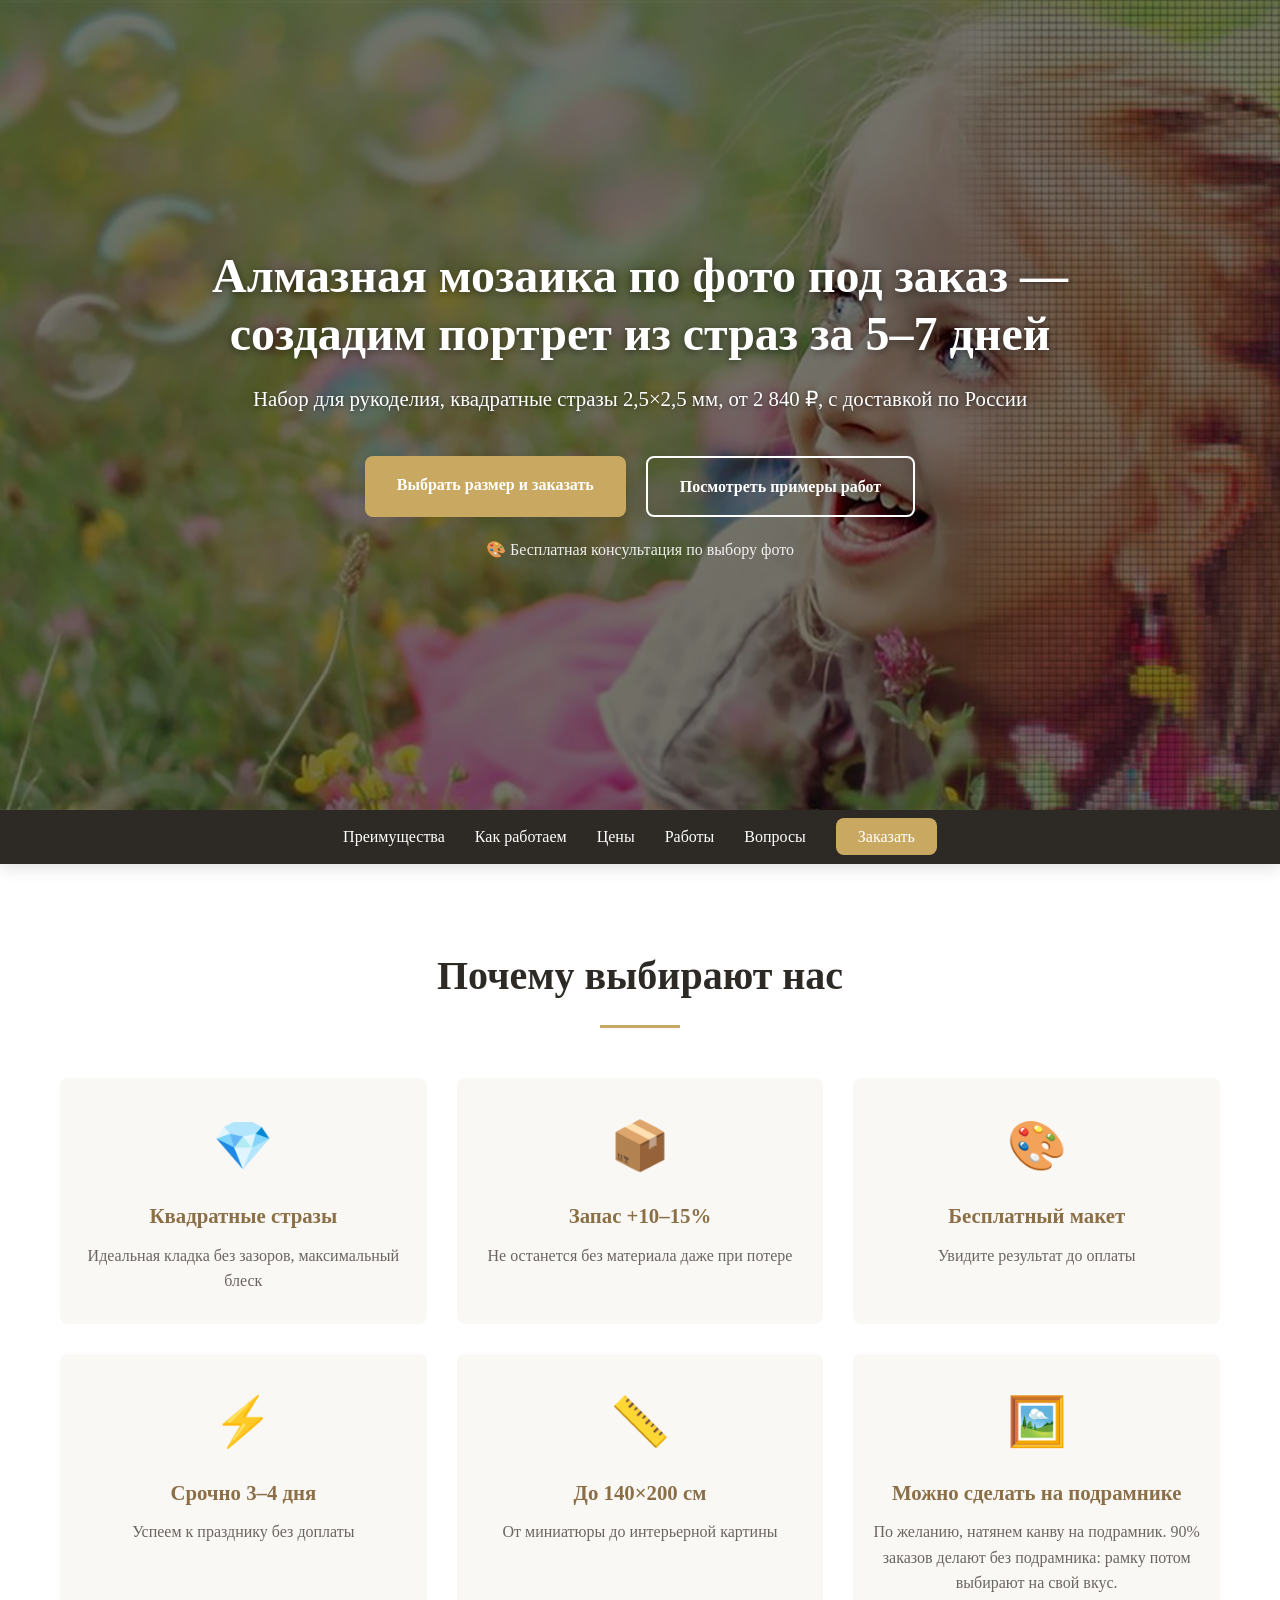
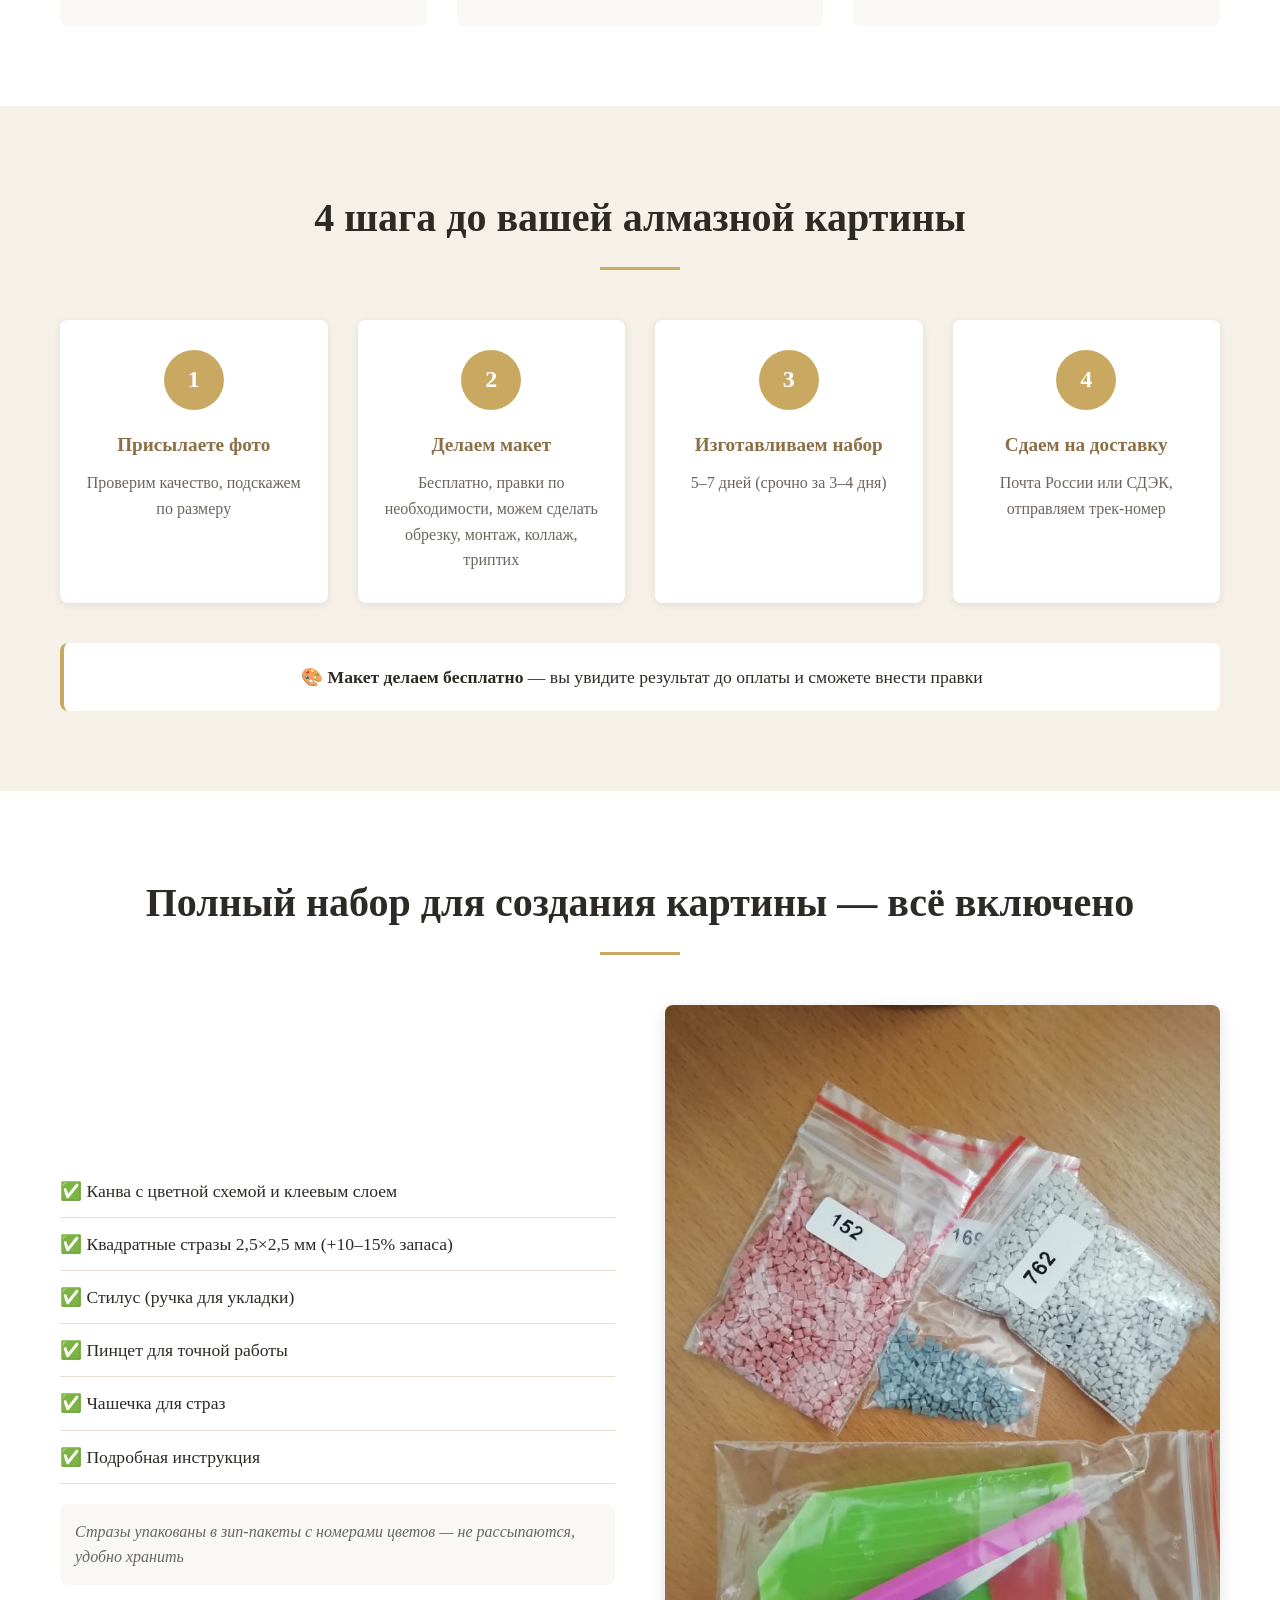
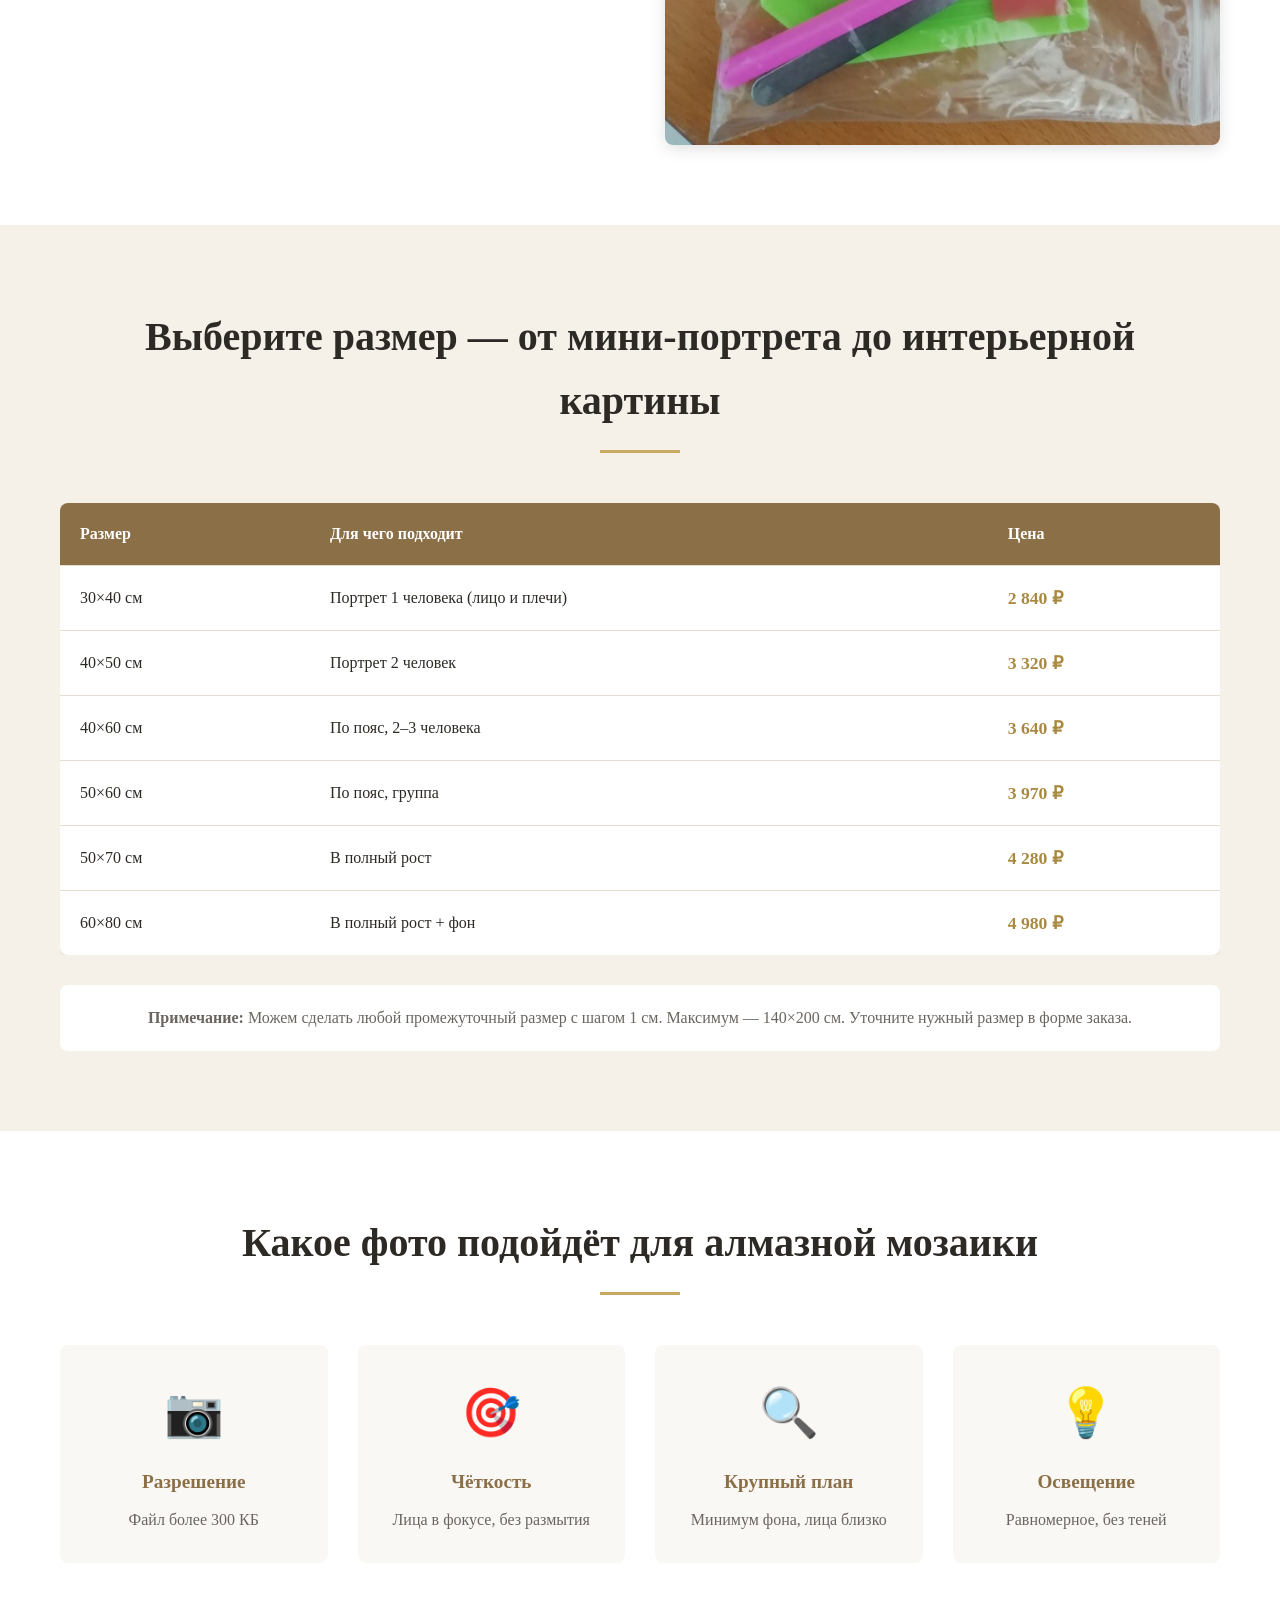
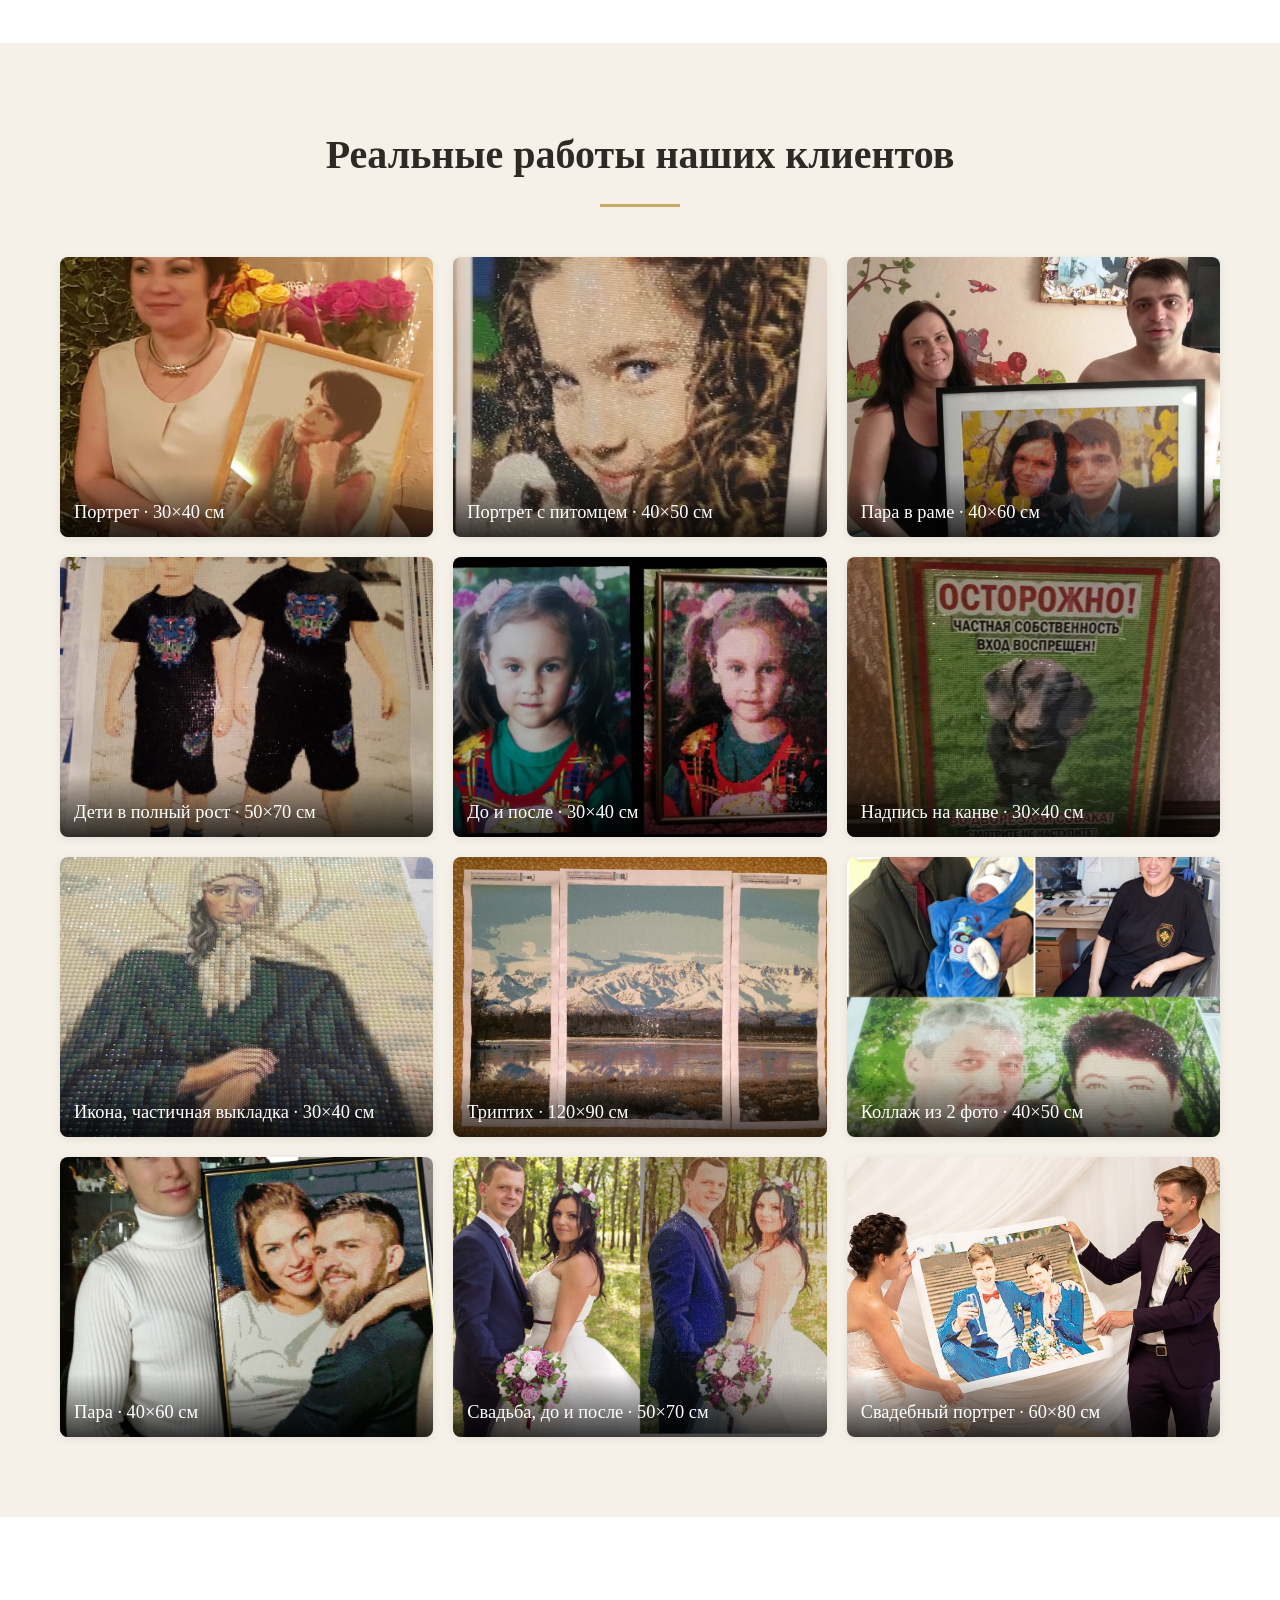
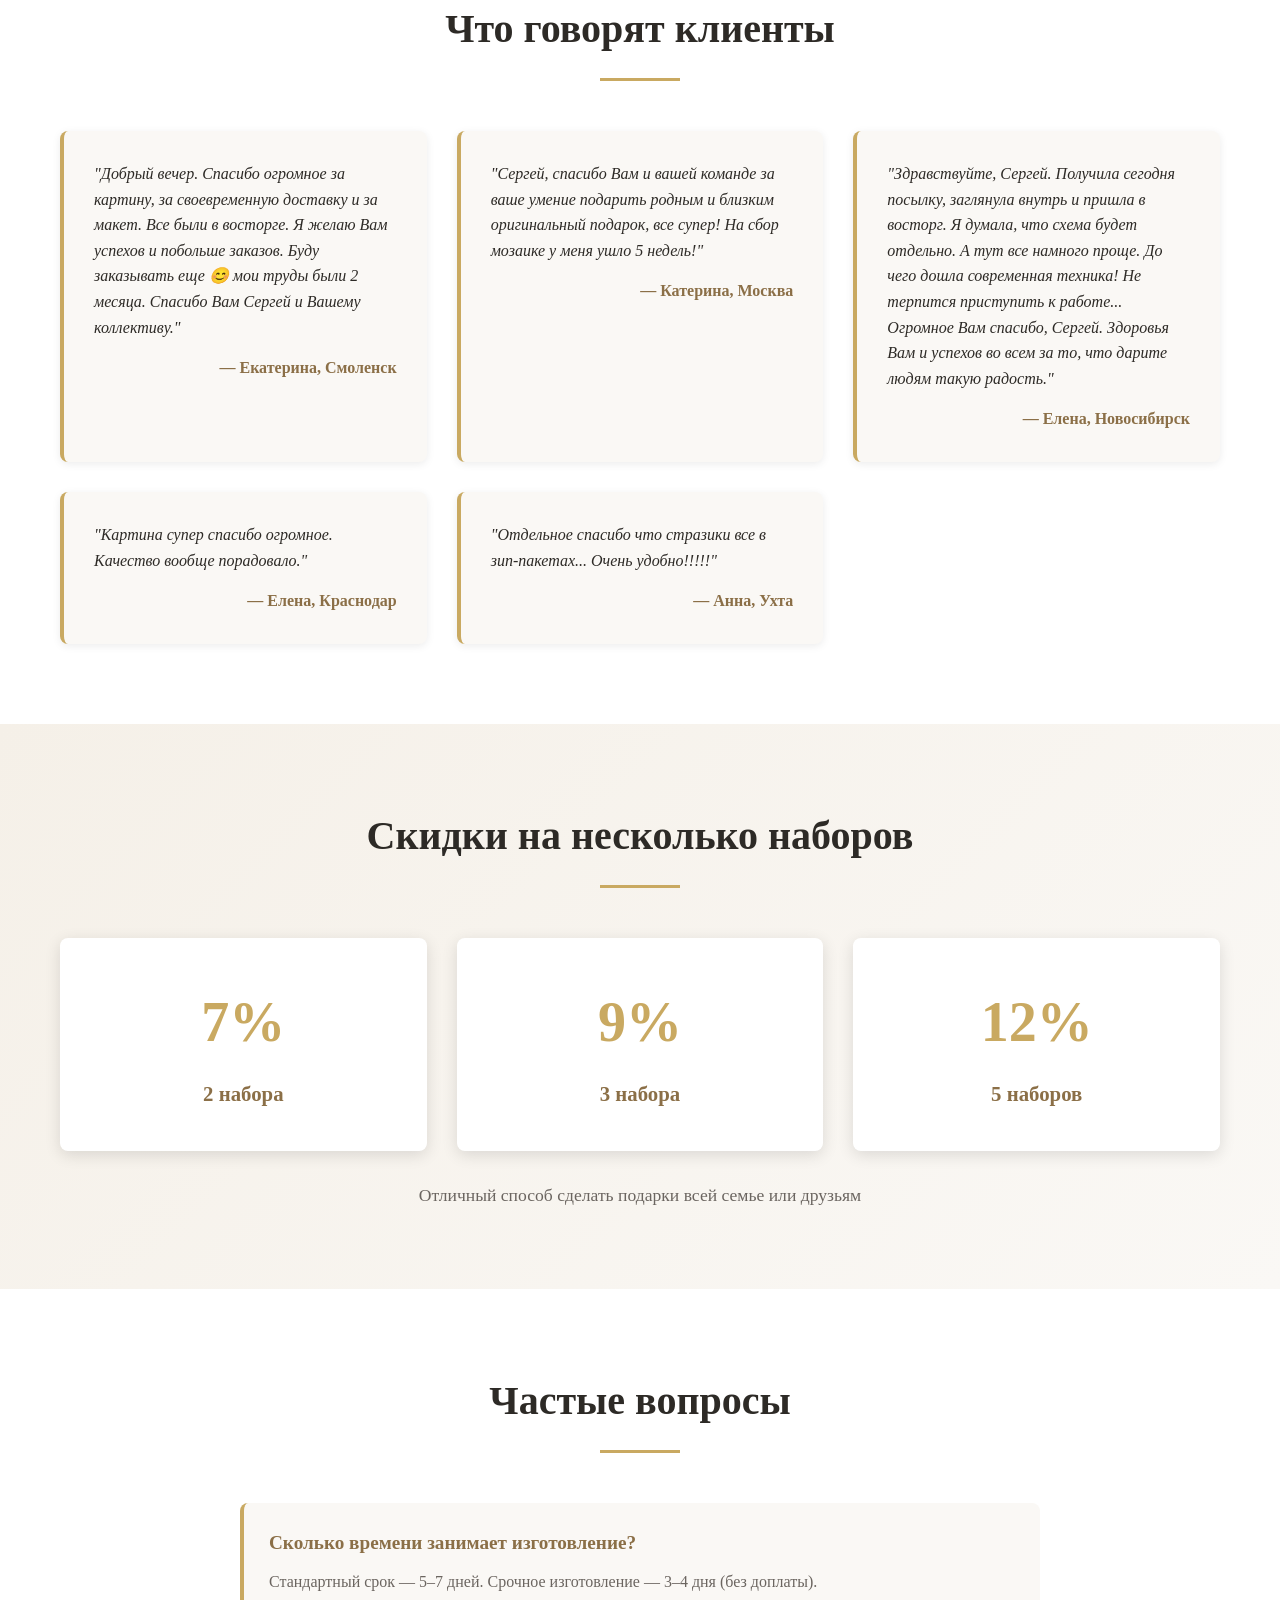
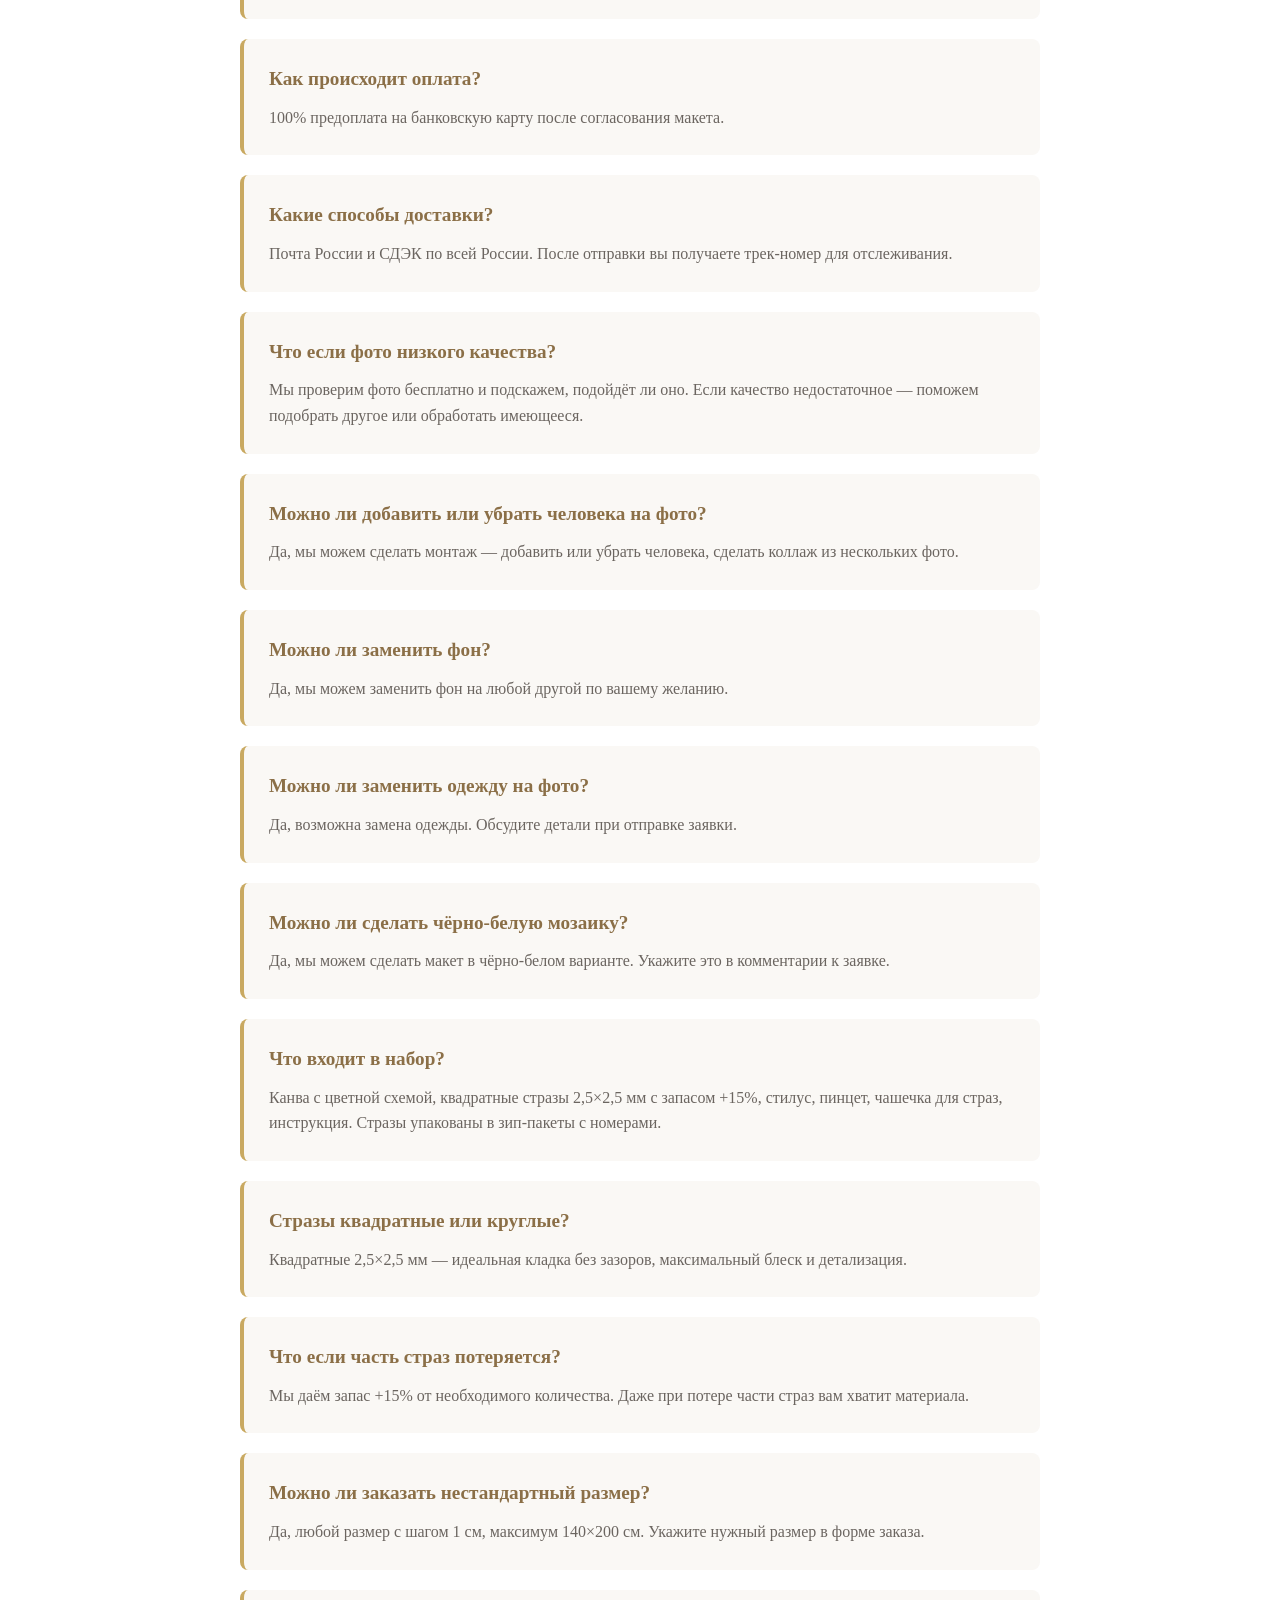
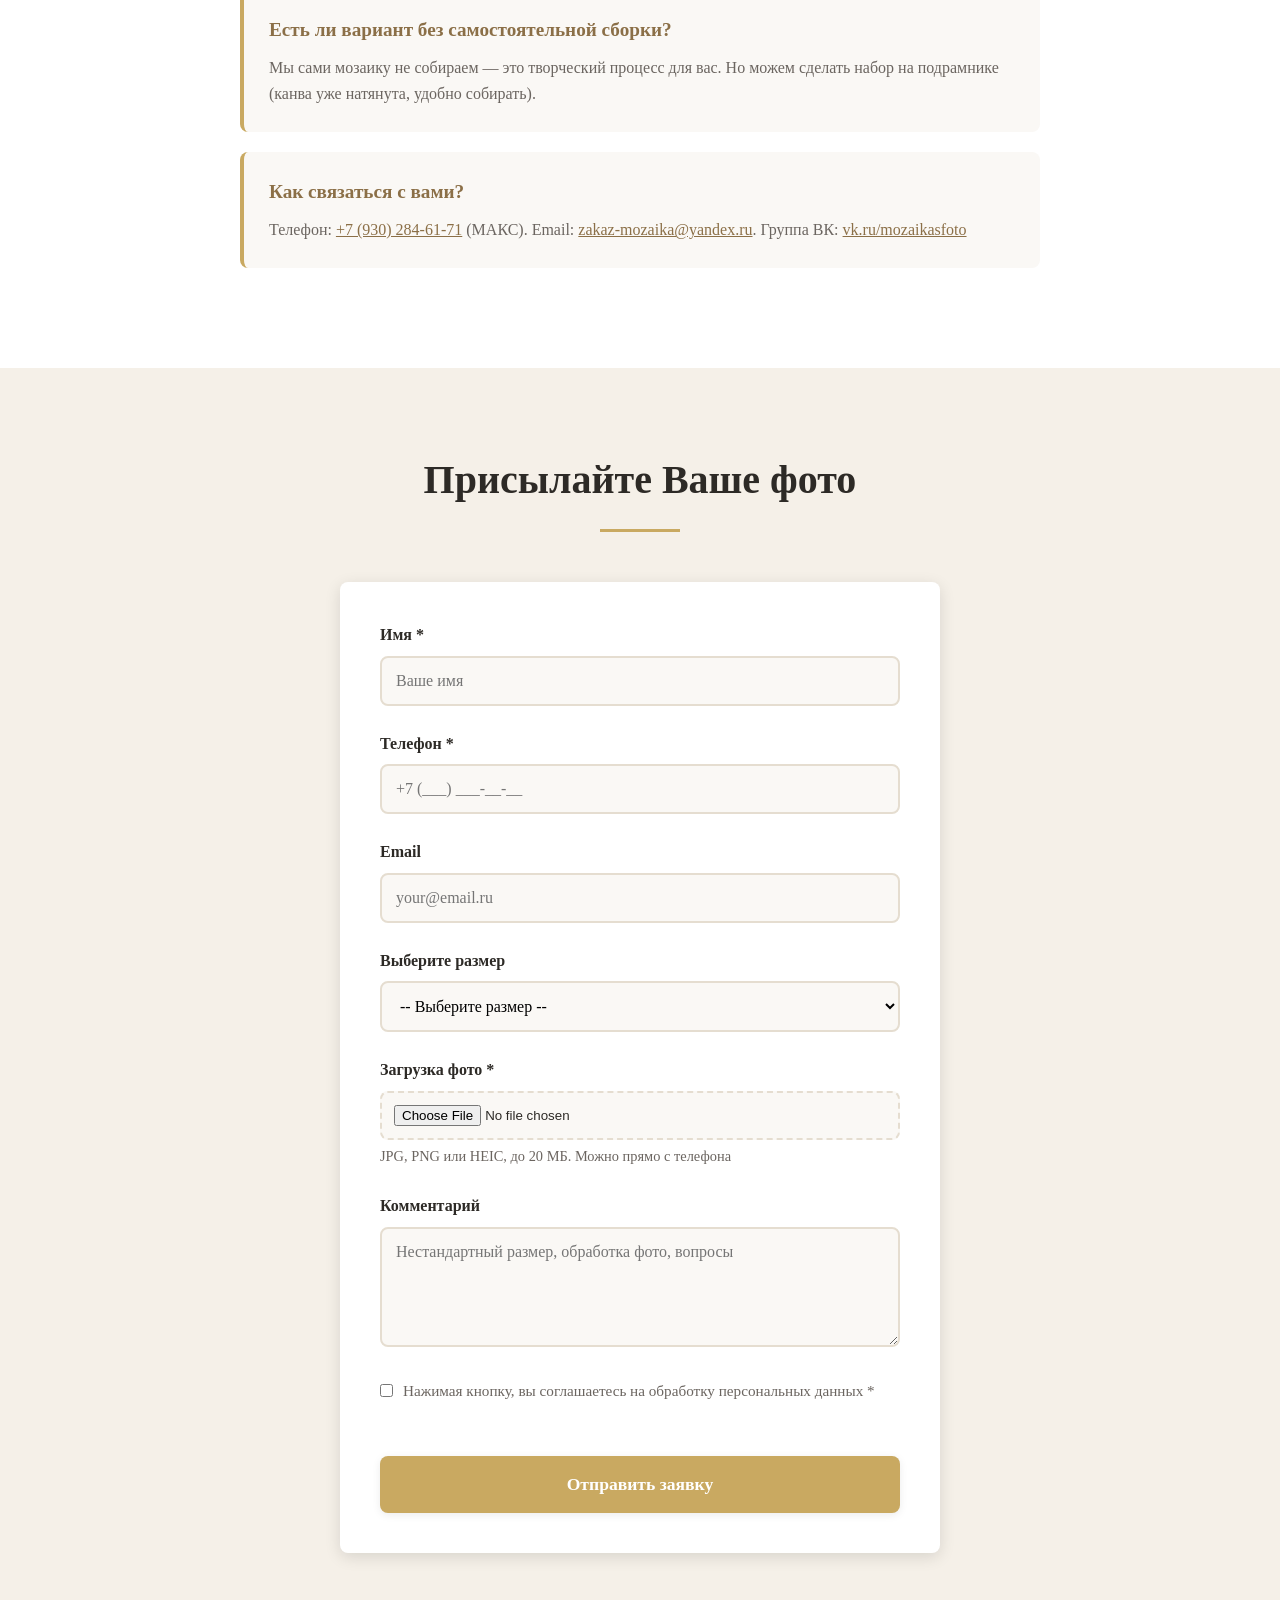
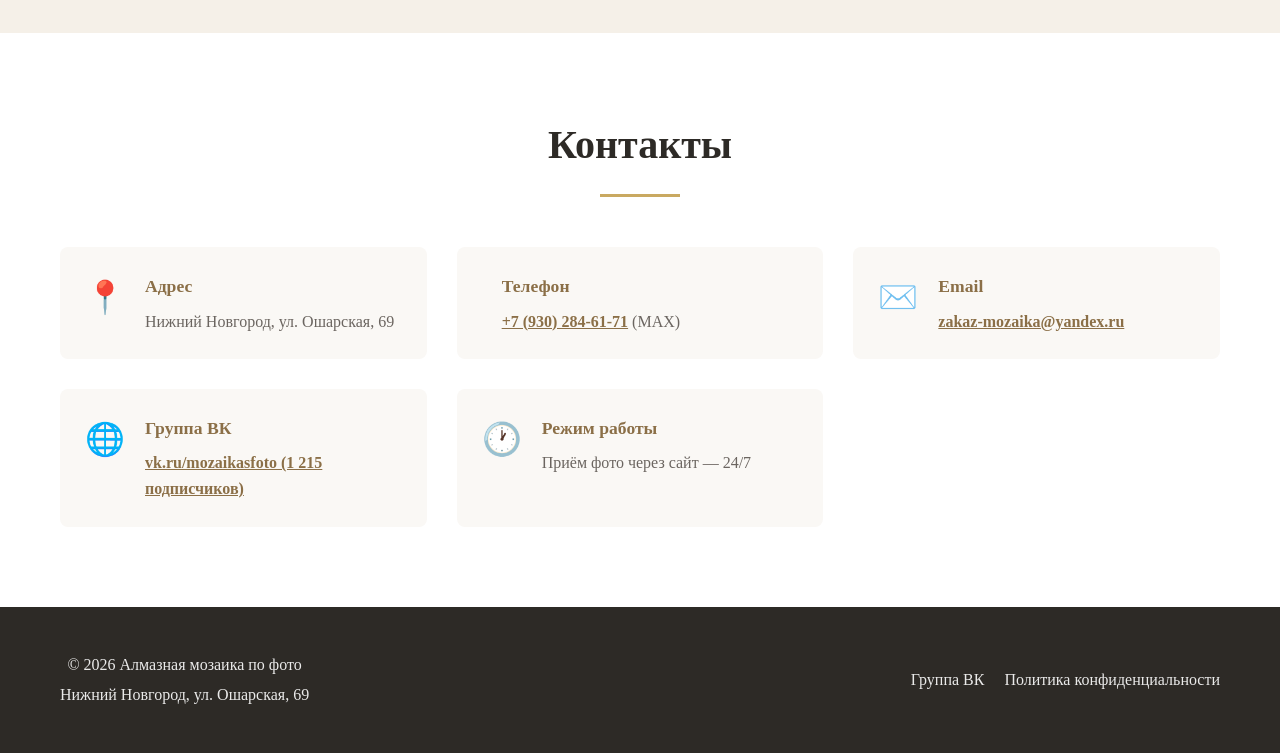
==== commit 14049d55: "feat: HEIC-конвертация на клиенте + новая подсказка под полем фото" ====
--- a/index.html
+++ b/index.html
@@ -30,7 +30,7 @@
     <link rel="icon" type="image/png" href="img/logo-diamond.png">
     
     <!-- Styles -->
-    <link rel="stylesheet" href="css/style.css?v=20260909">
+    <link rel="stylesheet" href="css/style.css?v=20260920">
   
     <!-- Yandex.Metrika counter -->
 <script type="text/javascript">
@@ -539,7 +539,7 @@
                 <div class="form-group">
                     <label for="photo1">Загрузка фото *</label>
                     <input type="file" id="photo1" name="photo" accept="image/*" required>
-                    <small>Файл более 300 КБ, JPG/PNG</small>
+                    <small>JPG, PNG или HEIC, до 20 МБ. Можно прямо с телефона</small>
                 </div>
                 <div class="form-group">
                     <label for="comment1">Комментарий</label>
@@ -623,7 +623,7 @@
     </footer>
 
     <!-- Scripts -->
-    <script src="js/script.js?v=20260909"></script>
+    <script src="js/script.js?v=20260920"></script>
 
     <!-- Липкий CTA для мобильных: ведёт к форме заказа -->
     <a href="#order-form" class="mobile-cta">Заказать</a>
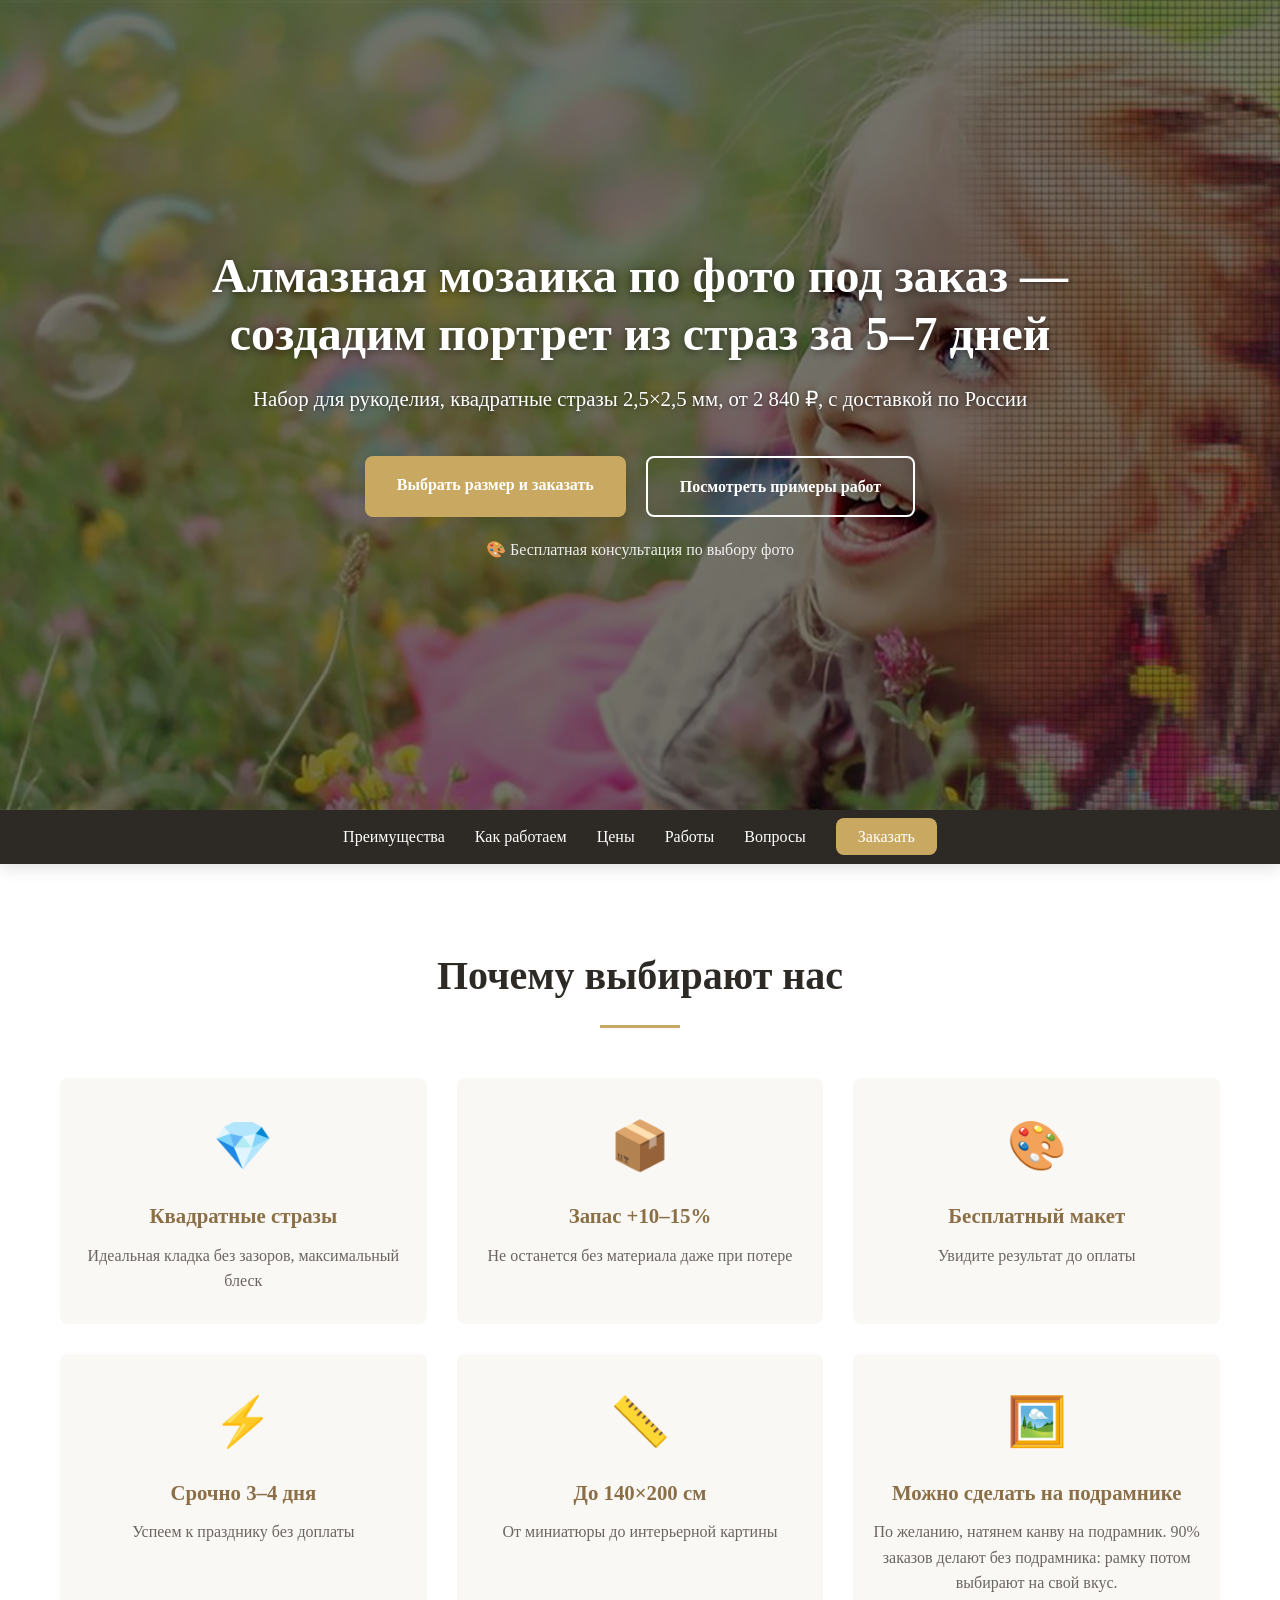
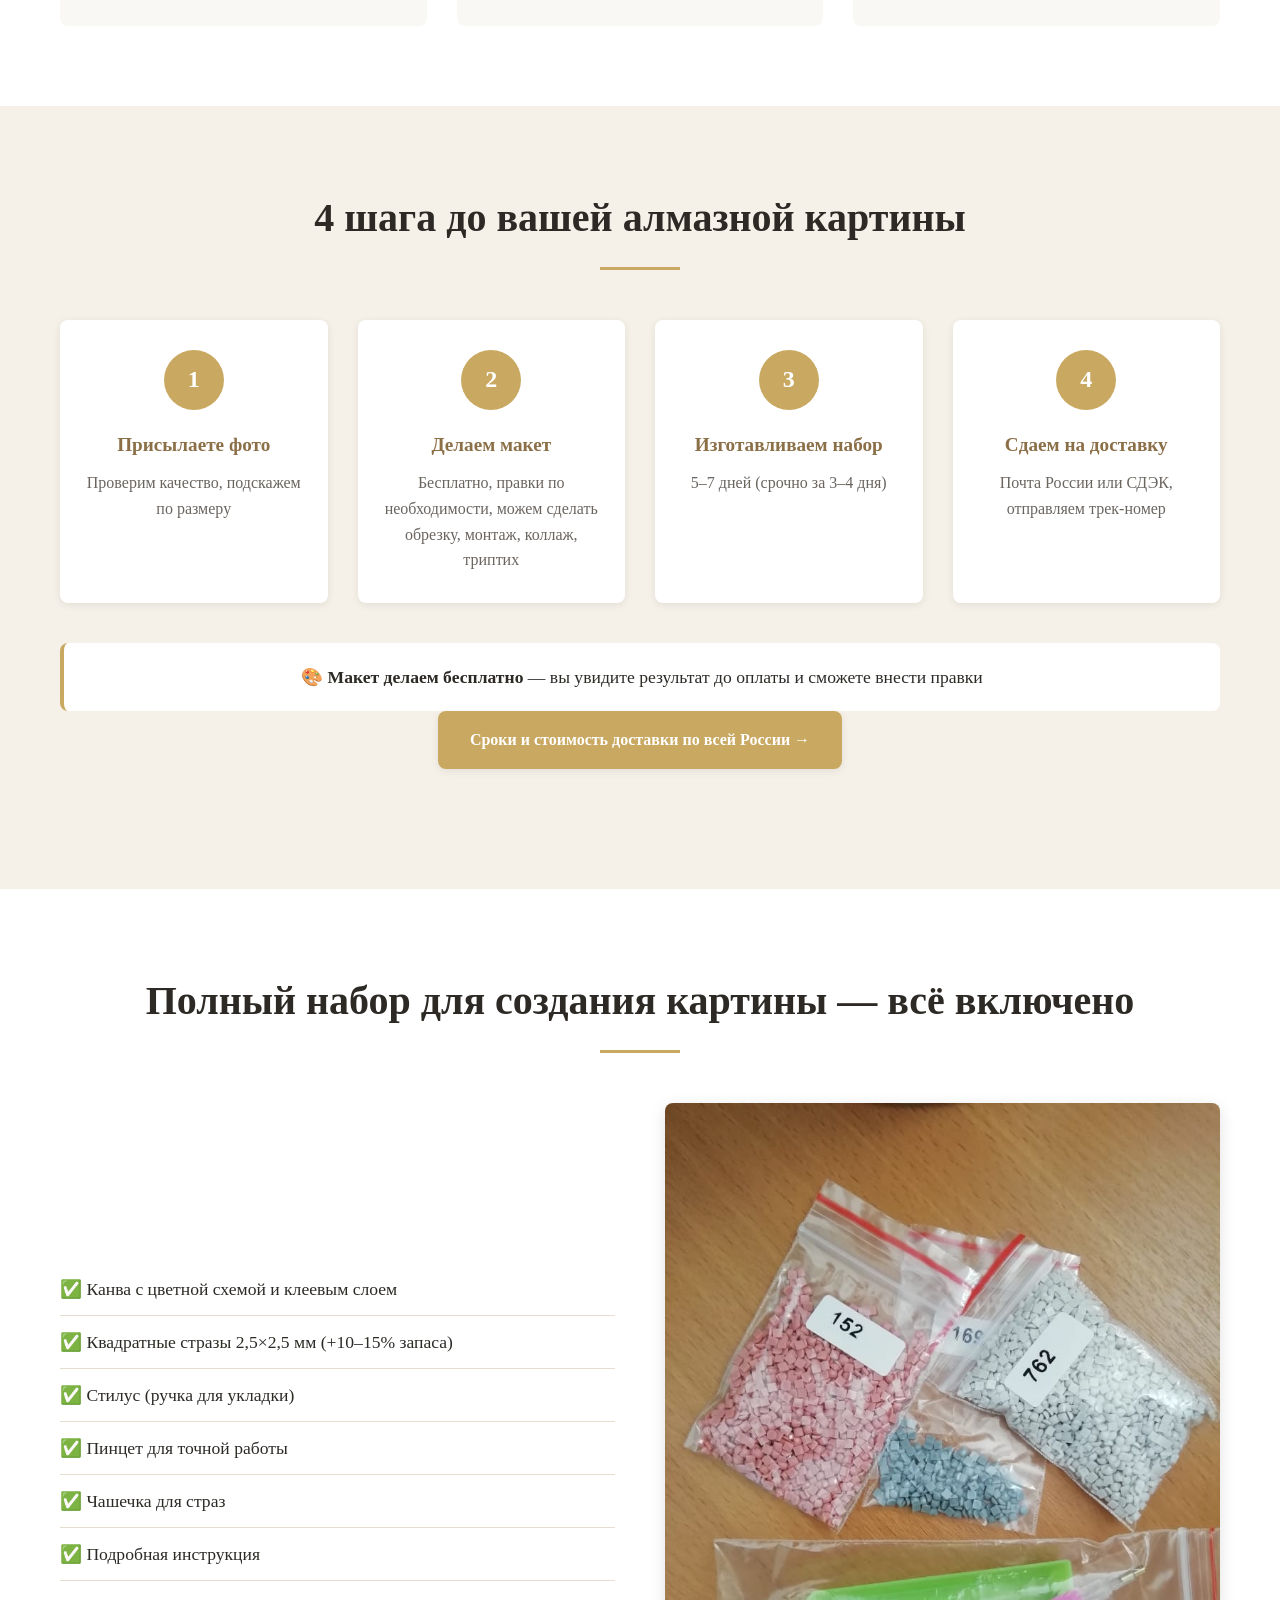
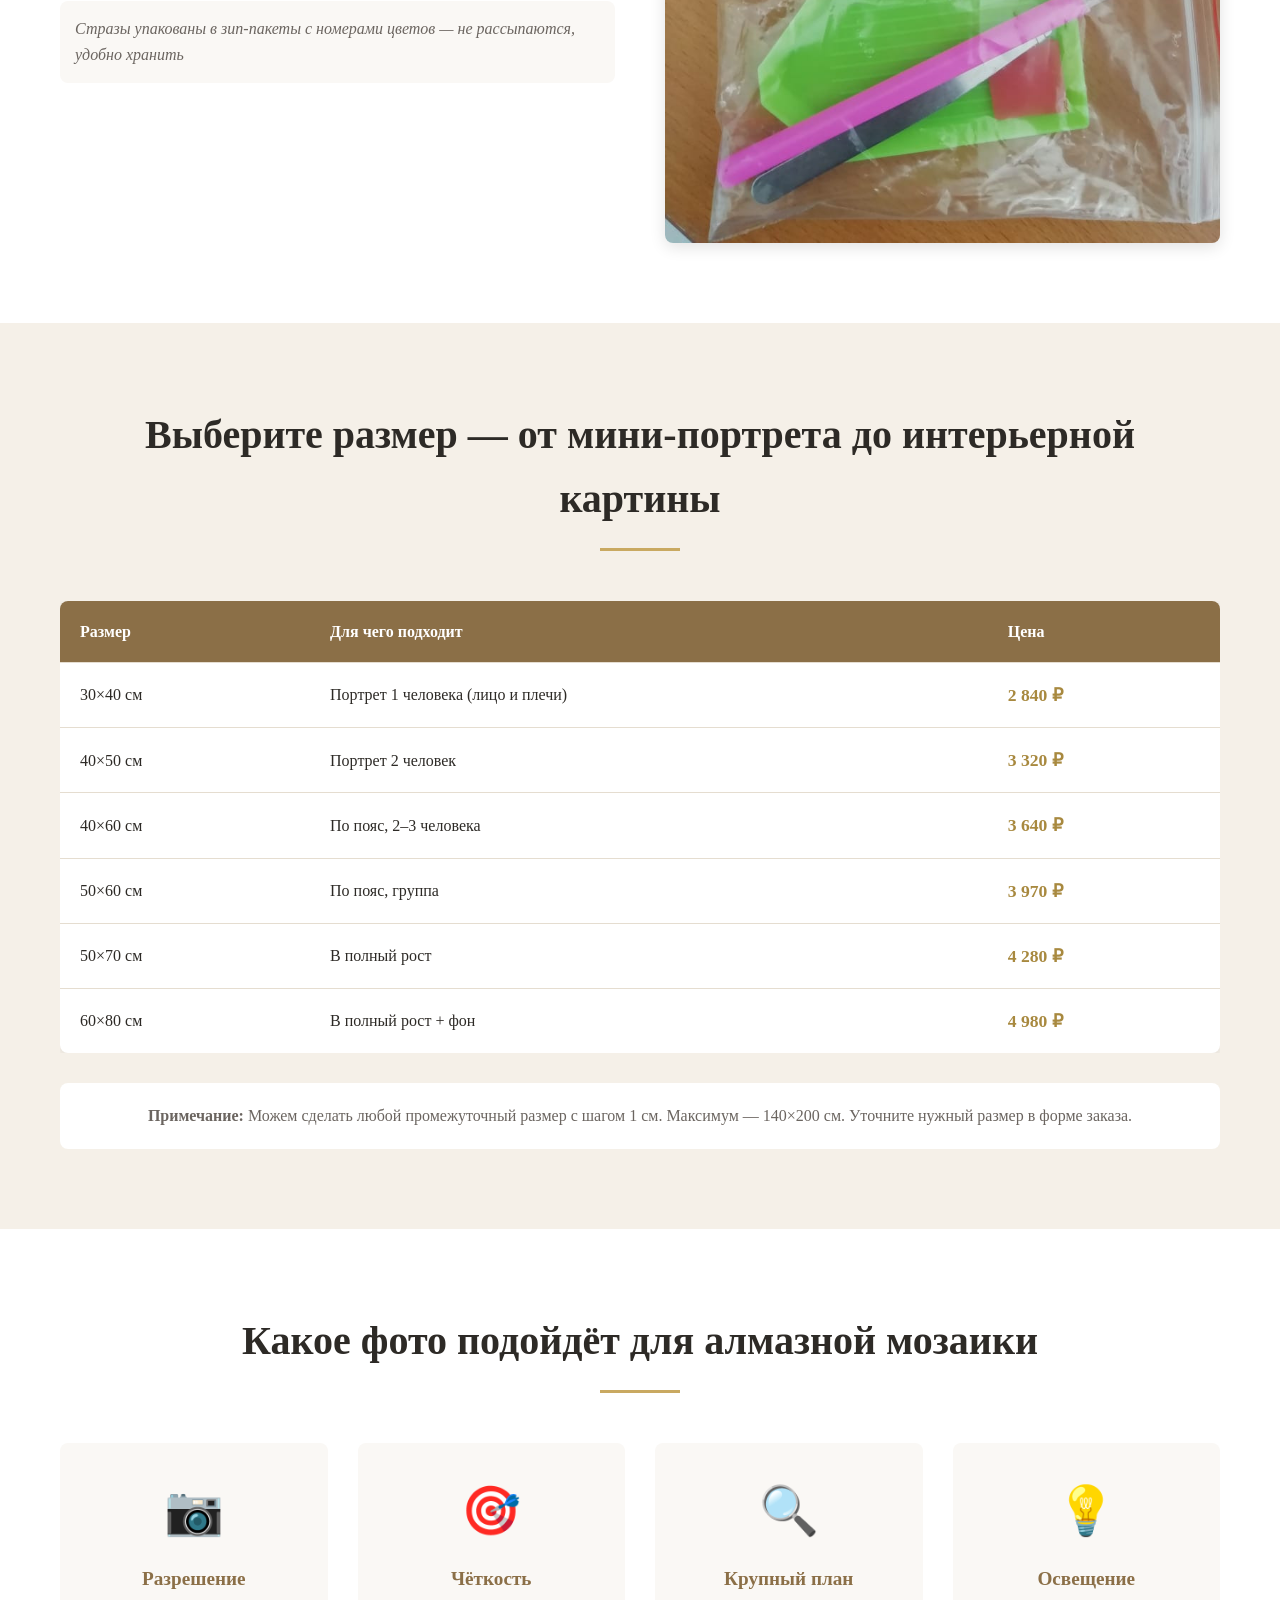
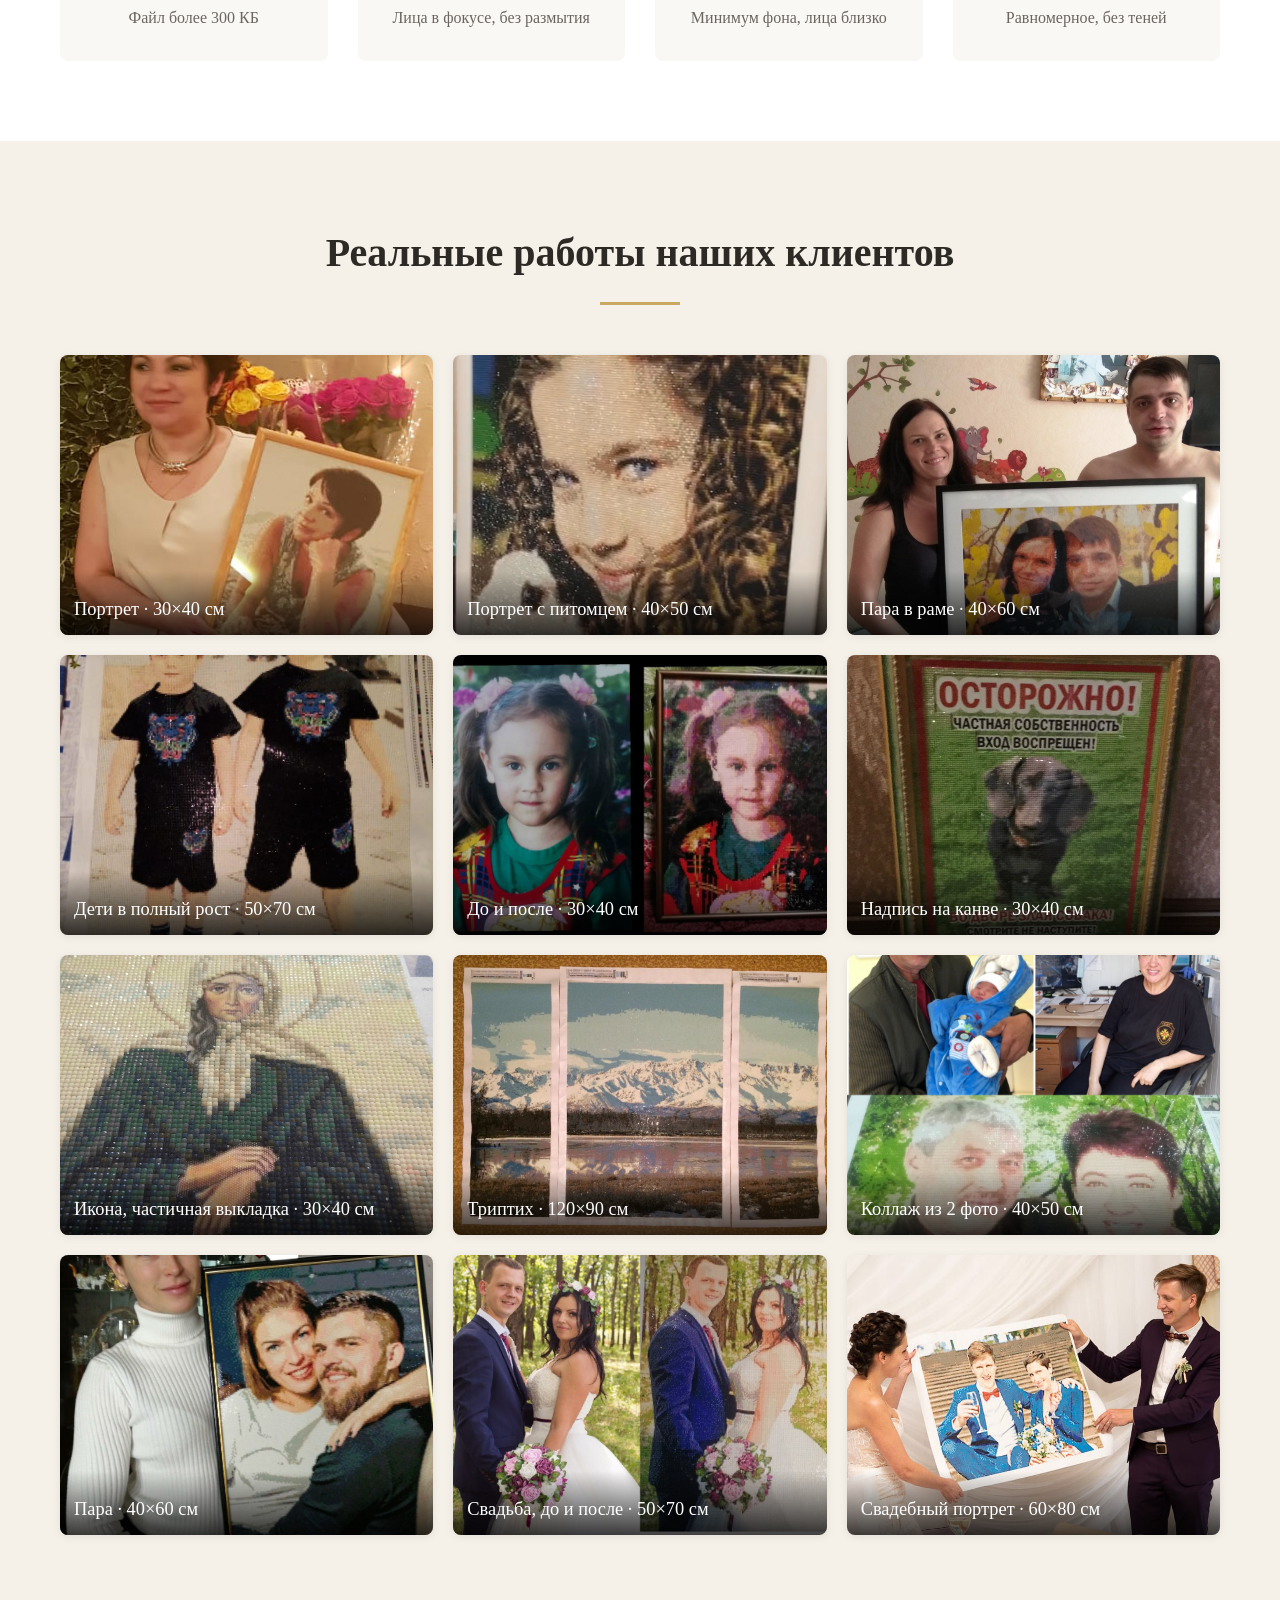
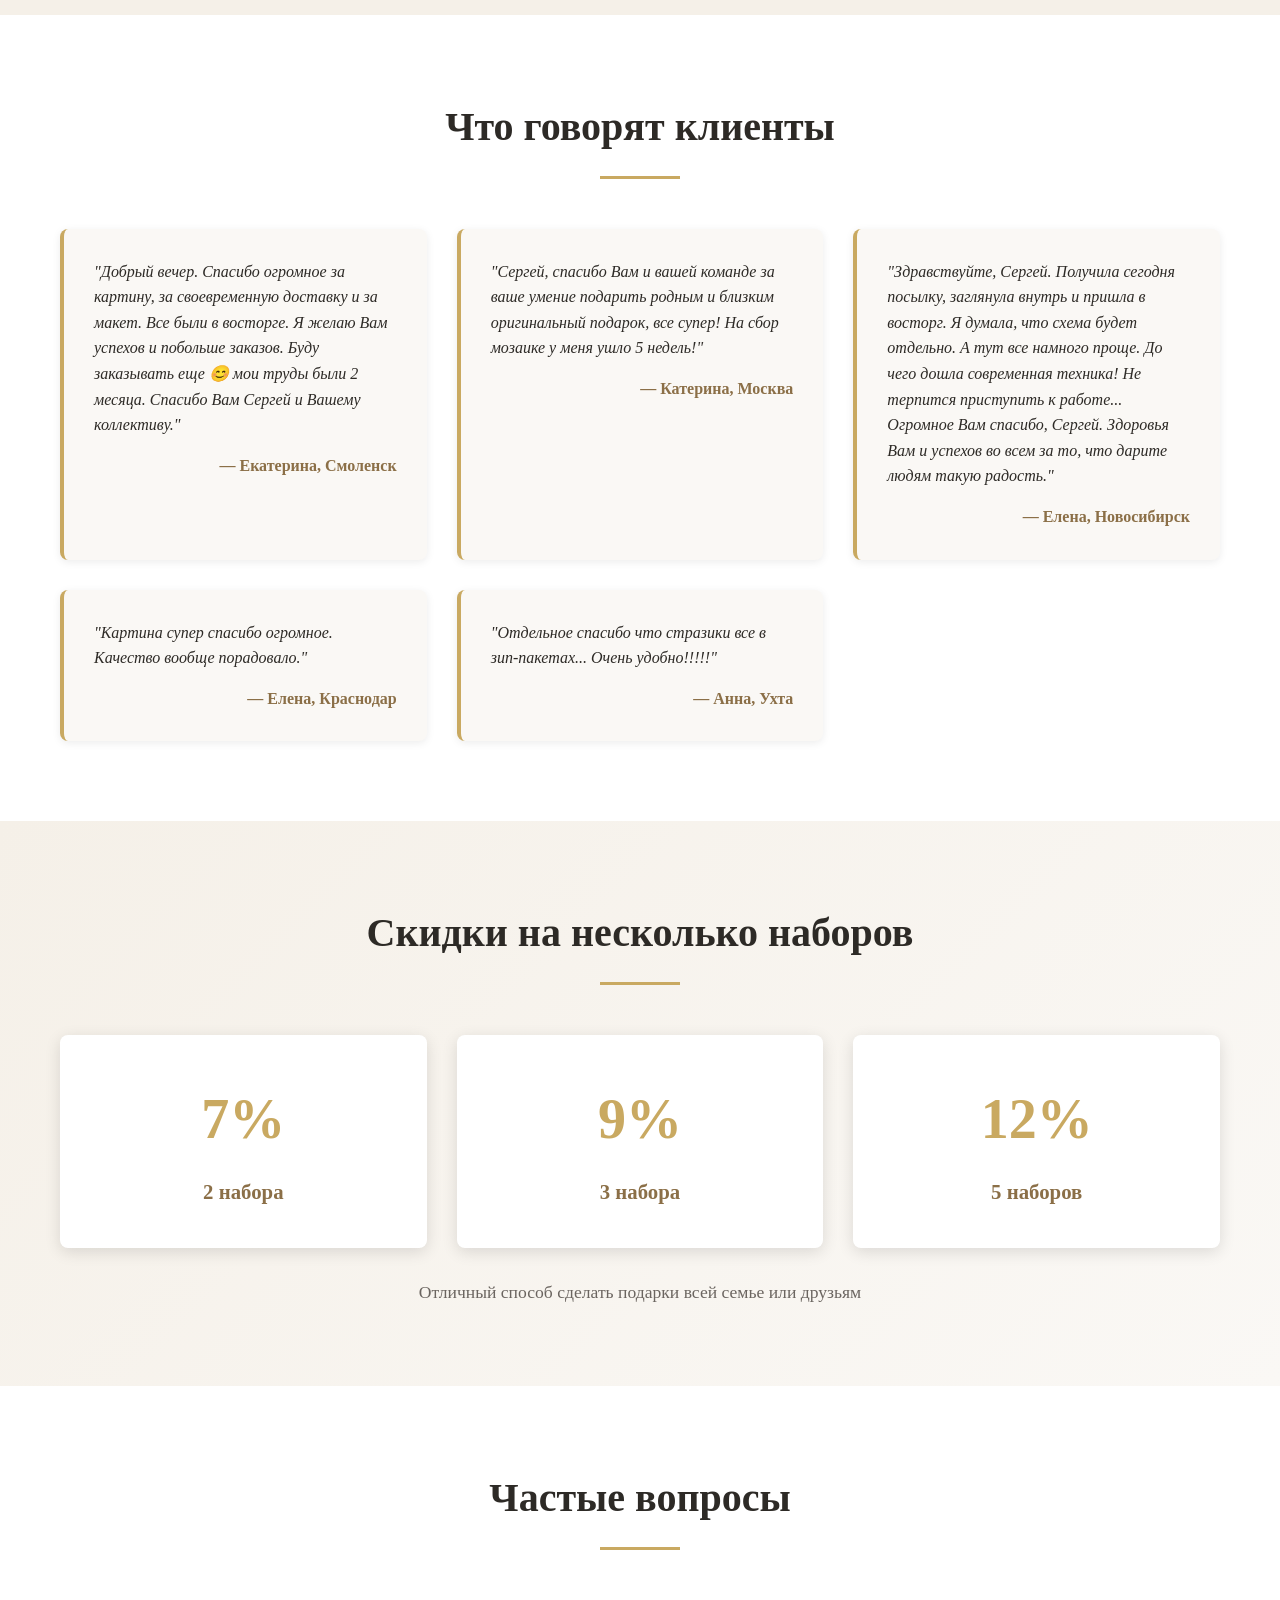
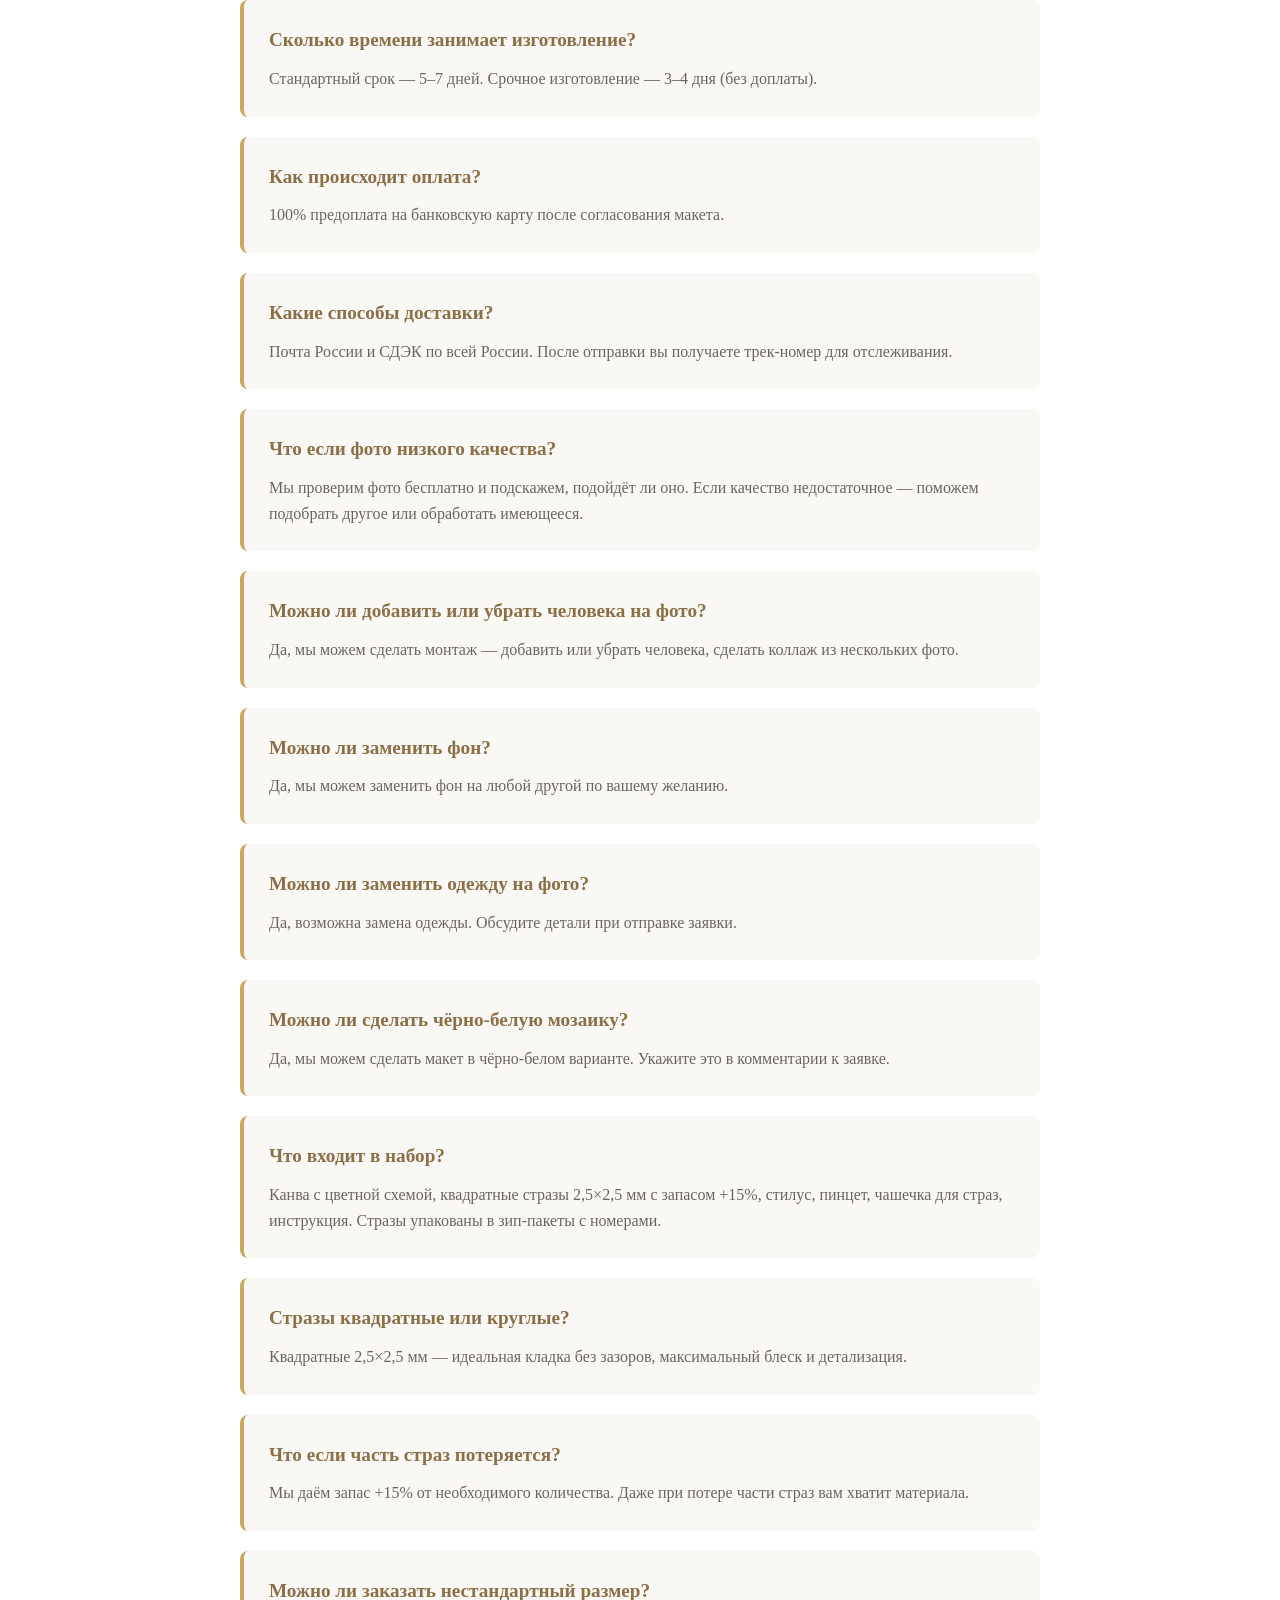
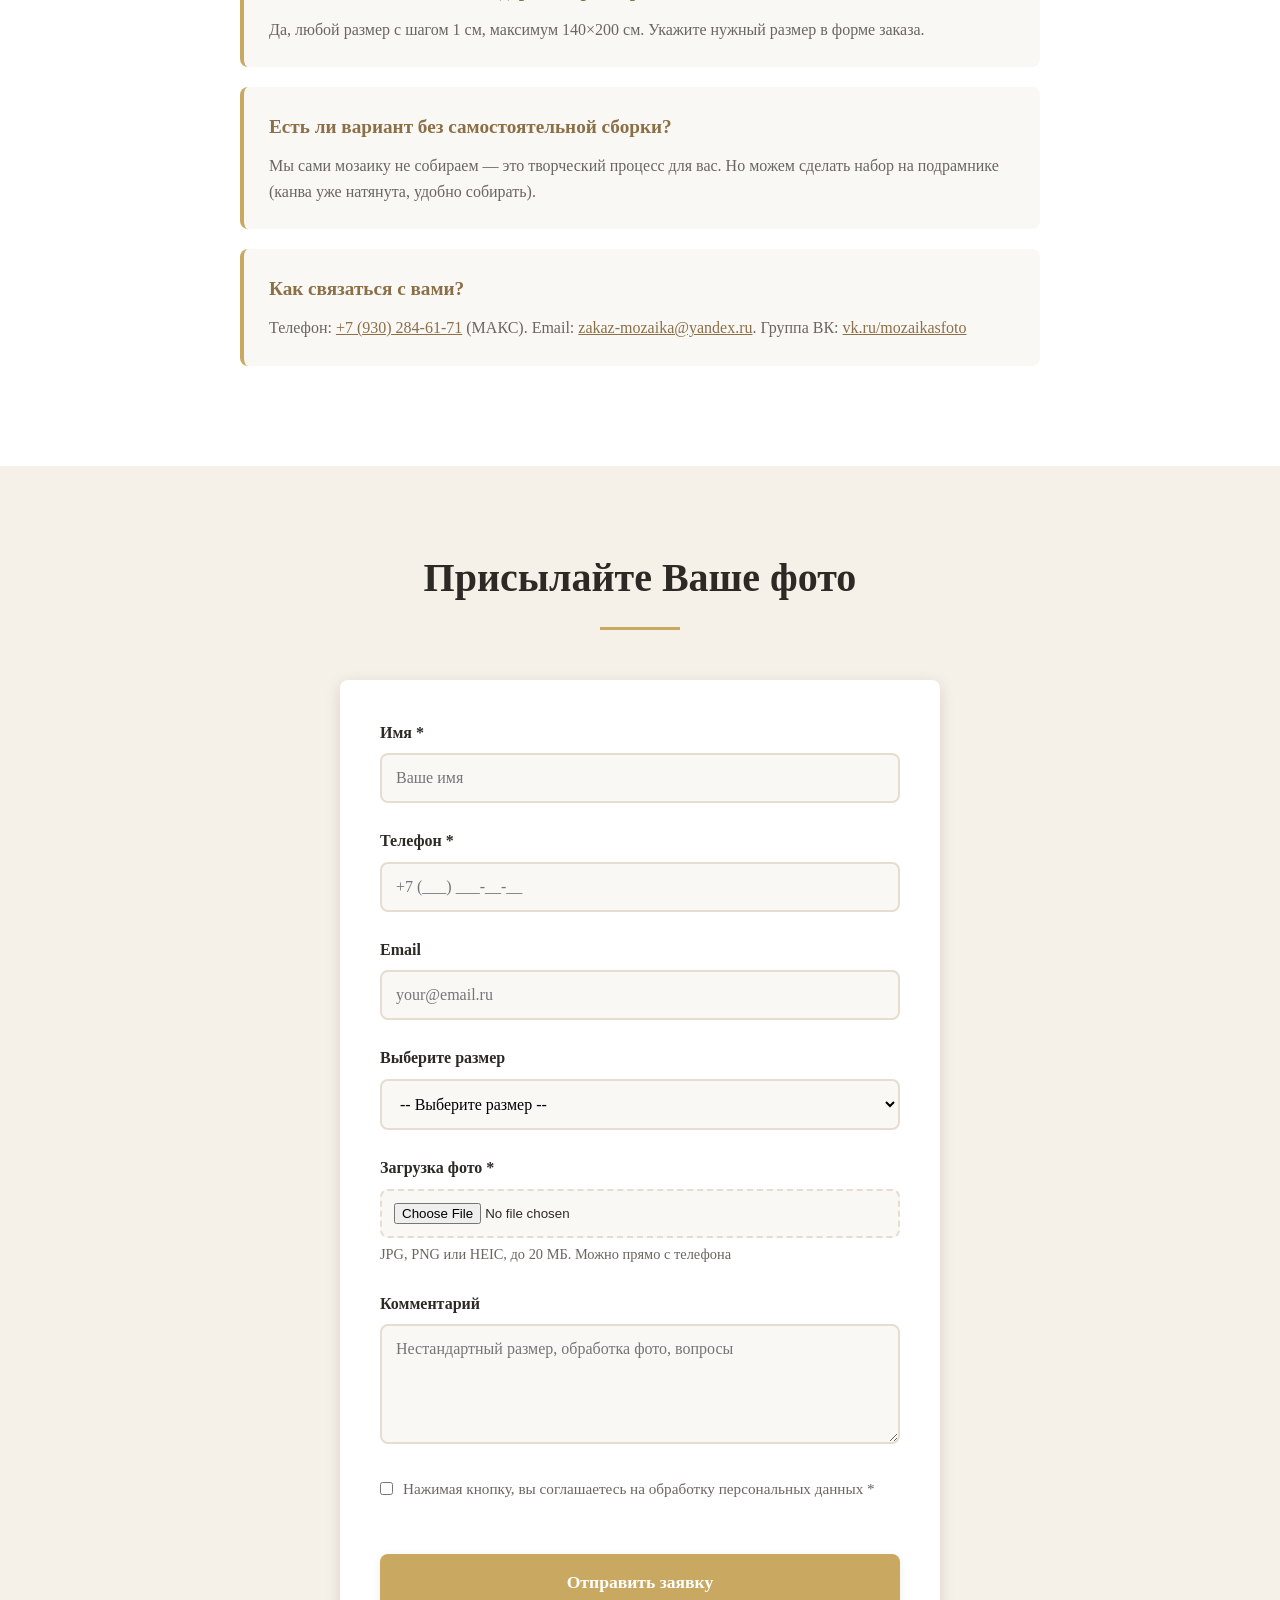
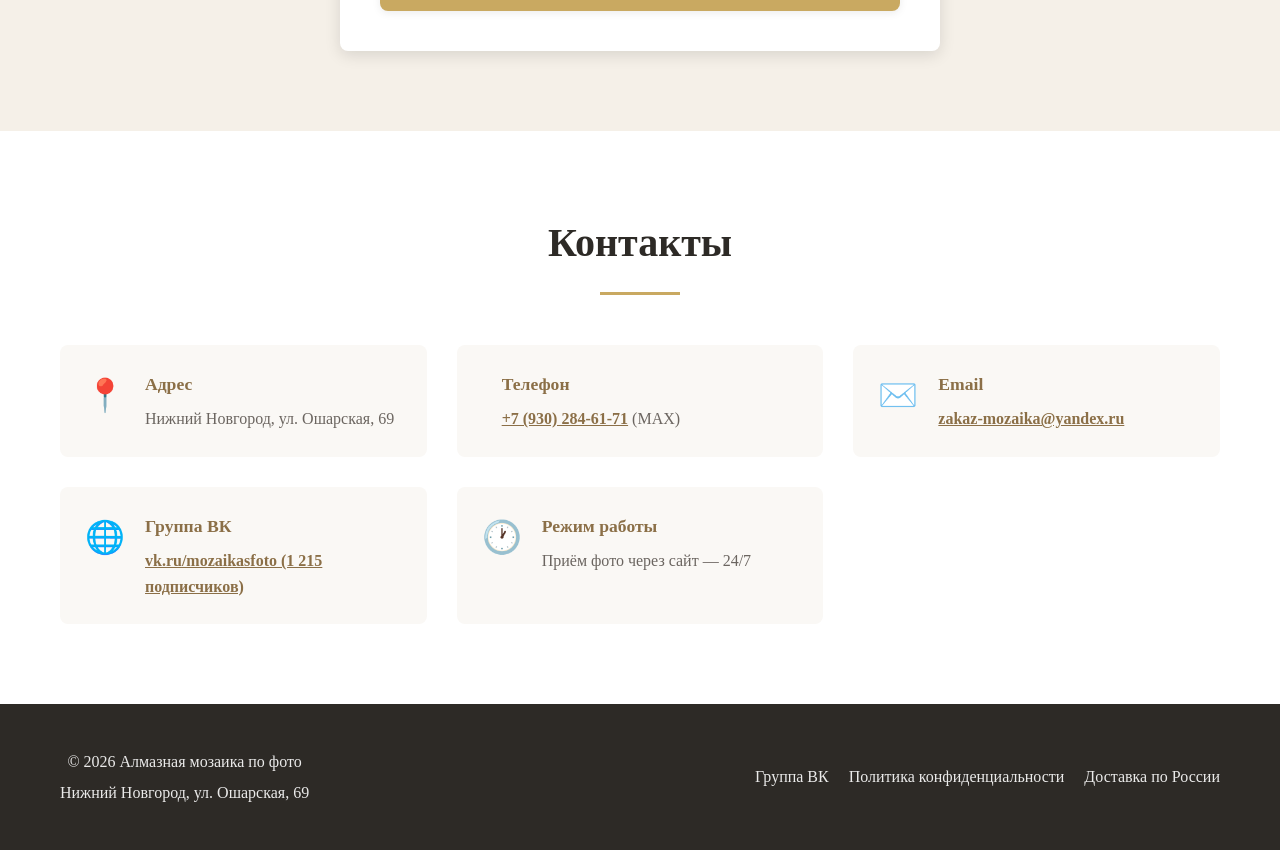
==== commit 11faa402: "feat: delivery.html — федеральная страница доставки (вручную, без Cursor)" ====
--- a/index.html
+++ b/index.html
@@ -28,9 +28,10 @@
     
     <!-- Favicon -->
     <link rel="icon" type="image/png" href="img/logo-diamond.png">
+    <link rel="apple-touch-icon" href="img/logo-diamond.png">
     
     <!-- Styles -->
-    <link rel="stylesheet" href="css/style.css?v=20260920">
+    <link rel="stylesheet" href="css/style.css?v=20260928">
   
     <!-- Yandex.Metrika counter -->
 <script type="text/javascript">
@@ -54,7 +55,6 @@
   "description": "Изготовление наборов алмазной мозаики по фотографии клиента: портреты, семьи, питомцы, коллажи, триптихи. Бесплатный макет до оплаты, доставка по всей России.",
   "url": "https://am-52.ru/",
   "image": "https://am-52.ru/img/hero-banner.jpg",
-  "sameAs": ["https://vk.ru/mozaikasfoto"],
   "telephone": "+7 (930) 284-61-71",
   "email": "zakaz-mozaika@yandex.ru",
   "priceRange": "2840-4980 RUB",
@@ -64,7 +64,13 @@
     "addressLocality": "Нижний Новгород",
     "addressCountry": "RU"
   },
-  "areaServed": { "@type": "Country", "name": "Россия" },
+  "areaServed": [
+    { "@type": "City", "name": "Нижний Новгород" },
+    { "@type": "Country", "name": "Россия" }
+  ],
+  "sameAs": [
+    "https://vk.ru/mozaikasfoto"
+  ],
   "founder": { "@type": "Person", "name": "Сергей Павленко" },
   "hasOfferCatalog": {
     "@type": "OfferCatalog",
@@ -72,12 +78,21 @@
     "itemListElement": [
       { "@type": "Offer", "price": "2840", "priceCurrency": "RUB", "itemOffered": { "@type": "Service", "name": "Мозаика 30×40 см — портрет 1 человека" } },
       { "@type": "Offer", "price": "3320", "priceCurrency": "RUB", "itemOffered": { "@type": "Service", "name": "Мозаика 40×50 см — портрет 2 человек" } },
-      { "@type": "Offer", "price": "3640", "priceCurrency": "RUB", "itemOffered": { "@type": "Service", "name": "Мозаика 40×60 см — по пояс, 2–3 человека" } },
+      { "@type": "Offer", "price": "3640", "priceCurrency": "RUB", "itemOffered": { "@type": "Service", "name": "Мозаика 40×60 см — по пояс, 2-3 человека" } },
       { "@type": "Offer", "price": "3970", "priceCurrency": "RUB", "itemOffered": { "@type": "Service", "name": "Мозаика 50×60 см — по пояс, группа" } },
       { "@type": "Offer", "price": "4280", "priceCurrency": "RUB", "itemOffered": { "@type": "Service", "name": "Мозаика 50×70 см — в полный рост" } },
       { "@type": "Offer", "price": "4980", "priceCurrency": "RUB", "itemOffered": { "@type": "Service", "name": "Мозаика 60×80 см — в полный рост + фон" } }
     ]
-  }
+  },
+  "knowsAbout": [
+    "алмазная мозаика по фото",
+    "портрет из страз по фотографии",
+    "наборы алмазной выкладки на заказ",
+    "мозаика по фото с доставкой по России",
+    "чёрно-белая алмазная мозаика",
+    "коллаж из страз по нескольким фото"
+  ],
+  "slogan": "Портрет из страз по вашему фото за 5-7 дней"
 }
 </script> 
 <script type="application/ld+json">
@@ -218,6 +233,9 @@
                 <strong>🎨 Макет делаем бесплатно</strong> — вы увидите результат до оплаты и сможете внести правки
             </div>
         </div>
+            <p style="text-align:center; margin: 0 auto 40px;">
+            <a class="btn btn-primary" href="delivery.html">Сроки и стоимость доставки по всей России →</a>
+            </p>
     </section>
 
     <!-- БЛОК 4: ЧТО ВХОДИТ В НАБОР -->
@@ -549,10 +567,10 @@
                     <input type="checkbox" id="consent1" name="consent" required>
                     <label for="consent1">Нажимая кнопку, вы соглашаетесь на обработку персональных данных *</label>
                 </div>
-                <!-- Honeypot: человек не видит, бот заполняет. Не менять name="website" -->
+                <!-- Honeypot: человек не видит, бот заполняет. Имя поля: hp_blank (не использовать токены автозаполнения) -->
                 <div style="position:absolute;left:-9999px;top:-9999px;" aria-hidden="true">
-                    <label for="website">Не заполняйте это поле</label>
-                    <input type="text" id="website" name="website" tabindex="-1" autocomplete="off">
+                    <label for="hp_blank">Не заполняйте это поле</label>
+                    <input type="text" name="hp_blank" id="hp_blank" autocomplete="off" tabindex="-1" aria-hidden="true" value="" style="position:absolute; left:-9999px;">
                 </div>
                 <button type="submit" class="btn btn-primary btn-submit">Отправить заявку</button>
                 <div class="form-message"></div>
@@ -616,14 +634,14 @@
                 </div>
                 <div class="footer-links">
                     <a href="https://vk.ru/mozaikasfoto" ttarget="_blank" rel="noopener noreferrer">Группа ВК</a>
-                    <a href="privacy.html">Политика конфиденциальности</a>
+                    <a href="privacy.html">Политика конфиденциальности</a> <a href="delivery.html">Доставка по России</a>
                 </div>
             </div>
         </div>
     </footer>
 
     <!-- Scripts -->
-    <script src="js/script.js?v=20260920"></script>
+    <script src="js/script.js?v=20260928"></script>
 
     <!-- Липкий CTA для мобильных: ведёт к форме заказа -->
     <a href="#order-form" class="mobile-cta">Заказать</a>
